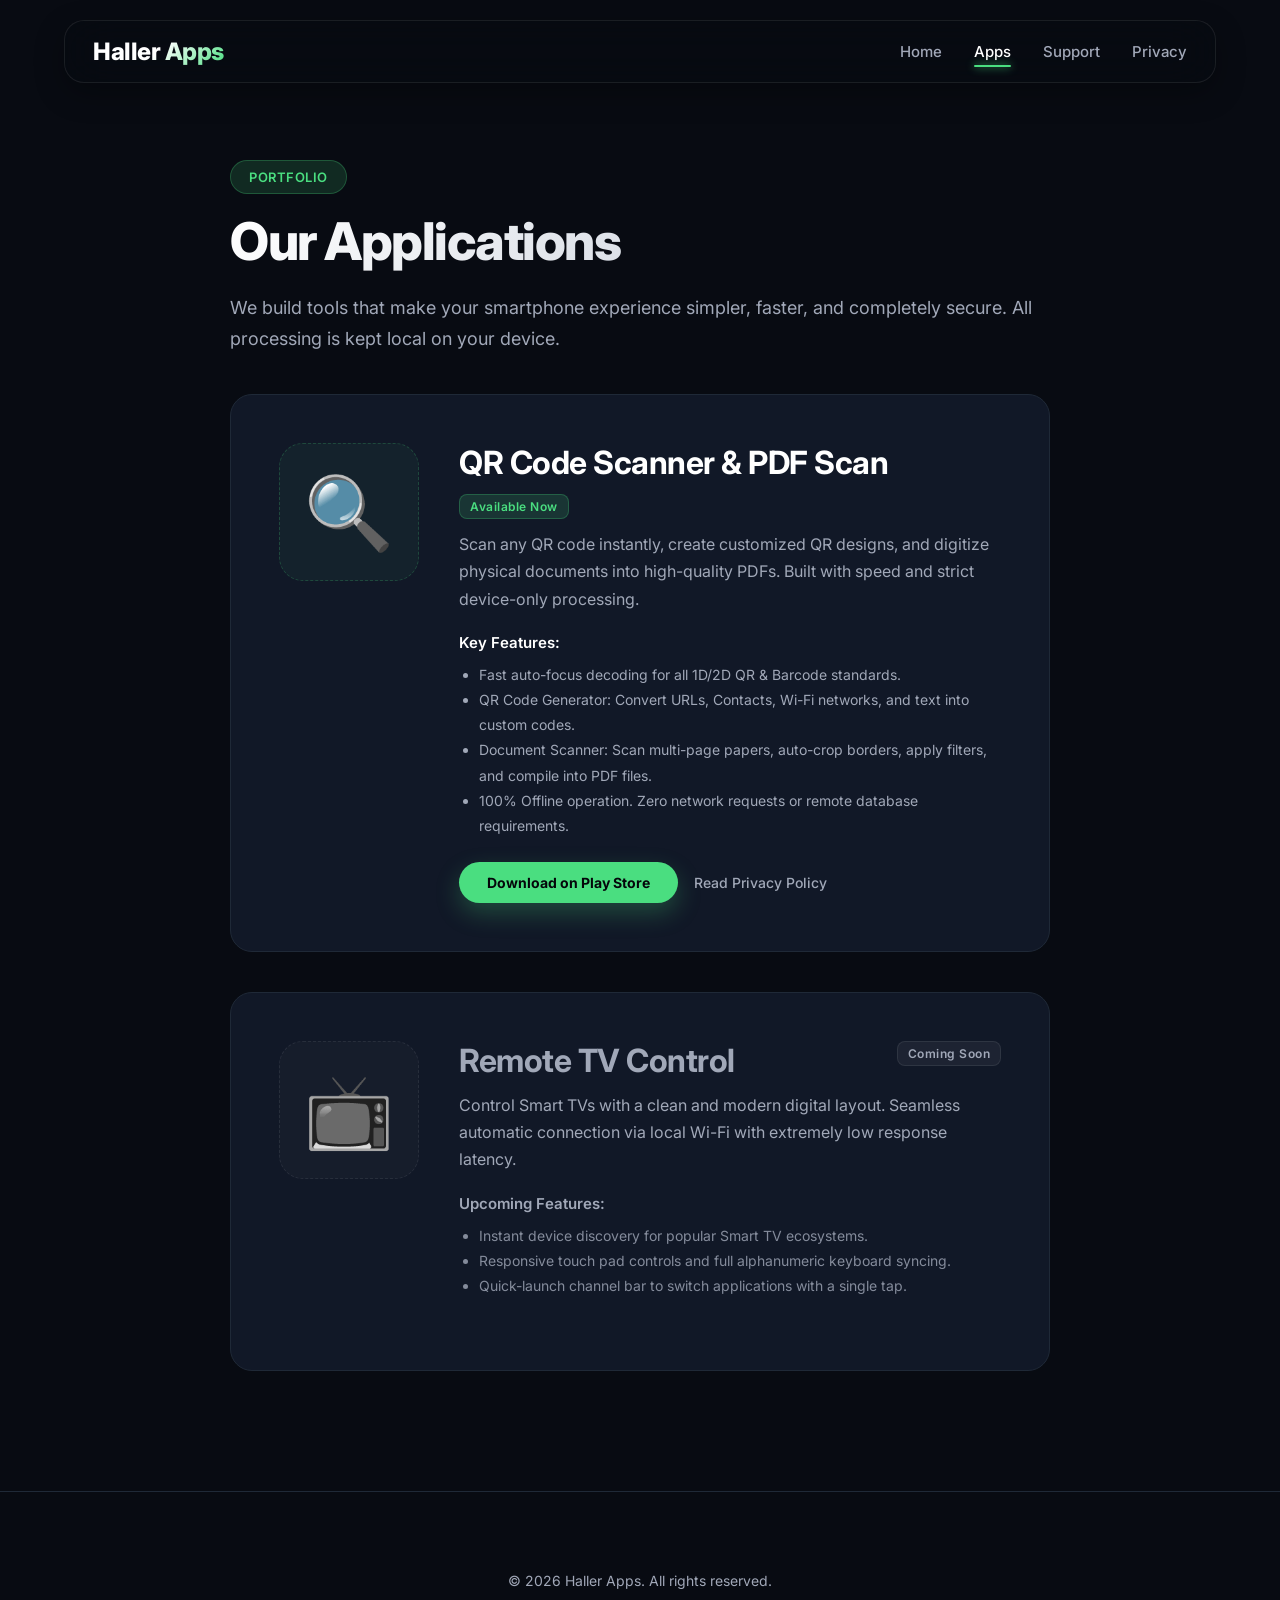
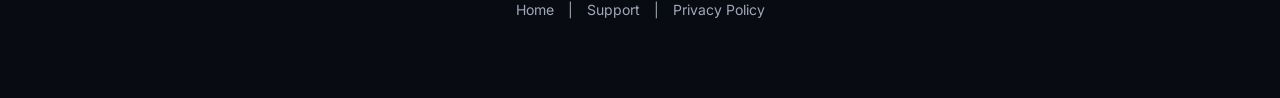
==== apps/index.html @ bbe6437a "Improve website styling, unify navbar and footer templates, build apps list page, and create tabbed " ====
<!DOCTYPE html>
<html lang="en">
<head>
    <meta charset="UTF-8">
    <meta name="viewport" content="width=device-width, initial-scale=1.0">

    <title>Our Apps | Haller Apps</title>
    <meta name="description" content="Explore premium, secure, and privacy-focused Android applications developed by Haller Apps.">

    <link rel="preconnect" href="https://fonts.googleapis.com">
    <link rel="preconnect" href="https://fonts.gstatic.com" crossorigin>
    <link href="https://fonts.googleapis.com/css2?family=Inter:wght@300;400;500;600;700;800&display=swap" rel="stylesheet">

    <link rel="stylesheet" href="../assets/css/style.css">
</head>

<body>

<header class="navbar">
    <div class="container">
        <a href="/" class="logo">Haller Apps</a>
        <nav>
            <a href="/">Home</a>
            <a href="/apps/">Apps</a>
            <a href="/support/">Support</a>
            <a href="/privacy/">Privacy</a>
        </nav>
    </div>
</header>

<div class="page">
    <span class="badge pulse-badge">Portfolio</span>
    <h1 style="margin-top: 16px;">Our Applications</h1>
    <p>We build tools that make your smartphone experience simpler, faster, and completely secure. All processing is kept local on your device.</p>

    <!-- Apps List Grid -->
    <div class="apps" style="grid-template-columns: 1fr; width: 100%; margin: 40px 0; gap: 40px; padding: 0;">
        
        <!-- App 1: QR Scanner -->
        <div class="card reveal active" style="flex-direction: row; gap: 40px; align-items: center; padding: 48px;">
            <div style="font-size: 72px; padding: 24px; background: rgba(74, 222, 128, 0.05); border: 1px dashed rgba(74, 222, 128, 0.2); border-radius: 24px; align-self: flex-start;">
                🔍
            </div>
            <div class="card-content" style="flex: 1; margin: 0;">
                <div style="display: flex; justify-content: space-between; align-items: flex-start; flex-wrap: wrap; gap: 12px; margin-bottom: 12px;">
                    <h2 style="margin: 0; font-size: 32px;">QR Code Scanner & PDF Scan</h2>
                    <span class="badge" style="background: rgba(74, 222, 128, 0.15); color: var(--primary); text-transform: none; border-radius: 8px; font-size: 12px; padding: 4px 10px;">Available Now</span>
                </div>
                <p style="font-size: 16px; margin-bottom: 20px;">
                    Scan any QR code instantly, create customized QR designs, and digitize physical documents into high-quality PDFs. Built with speed and strict device-only processing.
                </p>
                <div style="margin-bottom: 24px;">
                    <h3 style="color: var(--text); font-size: 15px; margin-bottom: 10px; font-weight: 600;">Key Features:</h3>
                    <ul style="margin-left: 20px; color: var(--text-secondary); line-height: 1.8; font-size: 14px;">
                        <li>Fast auto-focus decoding for all 1D/2D QR & Barcode standards.</li>
                        <li>QR Code Generator: Convert URLs, Contacts, Wi-Fi networks, and text into custom codes.</li>
                        <li>Document Scanner: Scan multi-page papers, auto-crop borders, apply filters, and compile into PDF files.</li>
                        <li>100% Offline operation. Zero network requests or remote database requirements.</li>
                    </ul>
                </div>
                <div style="display: flex; gap: 16px; align-items: center; flex-wrap: wrap;">
                    <a class="button" href="https://play.google.com/store" target="_blank" style="margin: 0; padding: 12px 28px; font-size: 14px;">
                        Download on Play Store
                    </a>
                    <a href="/privacy/" style="color: var(--text-secondary); text-decoration: none; font-size: 14px; font-weight: 500;" onmouseover="this.style.color='white'" onmouseout="this.style.color='var(--text-secondary)'">
                        Read Privacy Policy
                    </a>
                </div>
            </div>
        </div>

        <!-- App 2: Remote TV Control -->
        <div class="card reveal active" style="flex-direction: row; gap: 40px; align-items: center; padding: 48px;">
            <div style="font-size: 72px; padding: 24px; background: rgba(255, 255, 255, 0.02); border: 1px dashed rgba(255, 255, 255, 0.08); border-radius: 24px; align-self: flex-start; filter: grayscale(1);">
                📺
            </div>
            <div class="card-content" style="flex: 1; margin: 0;">
                <div style="display: flex; justify-content: space-between; align-items: flex-start; flex-wrap: wrap; gap: 12px; margin-bottom: 12px;">
                    <h2 style="margin: 0; font-size: 32px; color: var(--text-secondary);">Remote TV Control</h2>
                    <span class="badge" style="background: rgba(255, 255, 255, 0.05); color: var(--text-secondary); border-color: rgba(255,255,255,0.08); text-transform: none; border-radius: 8px; font-size: 12px; padding: 4px 10px;">Coming Soon</span>
                </div>
                <p style="font-size: 16px; margin-bottom: 20px; color: var(--text-secondary);">
                    Control Smart TVs with a clean and modern digital layout. Seamless automatic connection via local Wi-Fi with extremely low response latency.
                </p>
                <div style="margin-bottom: 24px;">
                    <h3 style="color: var(--text-secondary); font-size: 15px; margin-bottom: 10px; font-weight: 600;">Upcoming Features:</h3>
                    <ul style="margin-left: 20px; color: var(--text-secondary); opacity: 0.8; line-height: 1.8; font-size: 14px;">
                        <li>Instant device discovery for popular Smart TV ecosystems.</li>
                        <li>Responsive touch pad controls and full alphanumeric keyboard syncing.</li>
                        <li>Quick-launch channel bar to switch applications with a single tap.</li>
                    </ul>
                </div>
            </div>
        </div>

    </div>
</div>

<footer>
    <div class="container">
        <p>© 2026 Haller Apps. All rights reserved.</p>
        <p style="margin-top: 12px;">
            <a href="/">Home</a> | 
            <a href="/support/">Support</a> | 
            <a href="/privacy/">Privacy Policy</a>
        </p>
    </div>
</footer>

<script src="../assets/js/main.js"></script>

</body>
</html>
---- assets/css/style.css ----
@import url("variables.css");
@import url("animation.css");

* {
    margin: 0;
    padding: 0;
    box-sizing: border-box;
}

body {
    background: var(--bg);
    color: var(--text);
    font-family: "Inter", sans-serif;
    overflow-x: hidden;
}

.container {
    width: min(var(--container), 90%);
    margin: auto;
}

/* Navbar */
.navbar {
    position: fixed;
    width: 100%;
    top: 20px;
    z-index: 1000;
    transition: all 0.3s ease;
}

.navbar .container {
    display: flex;
    justify-content: space-between;
    align-items: center;
    background: rgba(8, 11, 18, 0.6);
    backdrop-filter: blur(24px);
    -webkit-backdrop-filter: blur(24px);
    border: 1px solid rgba(255, 255, 255, 0.08);
    border-radius: 20px;
    padding: 16px 28px;
    box-shadow: 0 10px 30px rgba(0, 0, 0, 0.3);
}

.logo {
    font-weight: 800;
    font-size: 24px;
    letter-spacing: -0.5px;
    color: var(--text);
    background: linear-gradient(135deg, var(--text) 50%, var(--primary) 100%);
    -webkit-background-clip: text;
    -webkit-text-fill-color: transparent;
    text-decoration: none;
}

nav {
    display: flex;
    gap: 32px;
}

nav a {
    color: var(--text-secondary);
    text-decoration: none;
    font-weight: 500;
    font-size: 15px;
    transition: color 0.25s ease, text-shadow 0.25s ease;
    position: relative;
    padding: 4px 0;
}

nav a:hover, nav a.active {
    color: var(--text);
}

nav a.active::after {
    content: '';
    position: absolute;
    bottom: -2px;
    left: 0;
    width: 100%;
    height: 2px;
    background: var(--primary);
    border-radius: 99px;
    box-shadow: 0 0 8px var(--primary);
}

/* Mobile Hamburger Menu */
.hamburger-menu {
    display: none;
    flex-direction: column;
    justify-content: space-between;
    width: 24px;
    height: 18px;
    background: transparent;
    border: none;
    cursor: pointer;
    z-index: 1100;
}

.hamburger-menu span {
    width: 100%;
    height: 2px;
    background-color: var(--text);
    border-radius: 99px;
    transition: all 0.3s cubic-bezier(0.16, 1, 0.3, 1);
}

/* Hero Section */
.hero {
    max-width: 900px;
    margin: 180px auto 100px auto;
    text-align: center;
    padding: 0 30px;
}

.badge {
    display: inline-block;
    padding: 8px 18px;
    border-radius: 999px;
    background: rgba(74, 222, 128, 0.15);
    border: 1px solid rgba(74, 222, 128, 0.25);
    color: var(--primary);
    font-weight: 600;
    font-size: 13px;
    letter-spacing: 0.5px;
    text-transform: uppercase;
}

.hero h1 {
    font-size: 76px;
    font-weight: 800;
    line-height: 1.08;
    letter-spacing: -2px;
    margin-top: 32px;
    background: linear-gradient(to bottom, #FFFFFF 60%, #A1A8B8 100%);
    -webkit-background-clip: text;
    -webkit-text-fill-color: transparent;
}

.hero p {
    margin-top: 24px;
    color: var(--text-secondary);
    font-size: 20px;
    line-height: 1.6;
    max-width: 650px;
    margin-left: auto;
    margin-right: auto;
}

.button {
    display: inline-block;
    margin-top: 40px;
    padding: 16px 36px;
    background: var(--primary);
    color: #04060A;
    border-radius: 999px;
    text-decoration: none;
    font-weight: 700;
    font-size: 16px;
    transition: transform 0.3s cubic-bezier(0.16, 1, 0.3, 1), box-shadow 0.3s cubic-bezier(0.16, 1, 0.3, 1);
    box-shadow: 0 10px 25px rgba(74, 222, 128, 0.25);
}

.button:hover {
    transform: translateY(-2px);
    background: var(--primary-hover);
    box-shadow: 0 15px 30px rgba(74, 222, 128, 0.4);
}

/* Card Grids */
.apps {
    display: grid;
    grid-template-columns: repeat(3, 1fr);
    gap: 30px;
    width: min(1200px, 90%);
    margin: 80px auto 140px auto;
}

.card {
    background: var(--card);
    border: 1px solid var(--card-border);
    border-radius: var(--radius);
    padding: 40px;
    display: flex;
    flex-direction: column;
    justify-content: space-between;
    height: 100%;
}

.card-content h2 {
    font-size: 26px;
    font-weight: 700;
    letter-spacing: -0.5px;
    margin-bottom: 16px;
    color: var(--text);
}

.card-content p {
    color: var(--text-secondary);
    line-height: 1.7;
    font-size: 15px;
    margin-bottom: 24px;
}

.card .app-icon {
    font-size: 40px;
    margin-bottom: 20px;
    display: inline-block;
}

.card-link {
    color: var(--primary);
    text-decoration: none;
    font-weight: 600;
    font-size: 15px;
    display: inline-flex;
    align-items: center;
    gap: 6px;
    transition: gap 0.2s ease, color 0.2s ease;
    margin-top: auto;
}

.card-link:hover {
    color: var(--primary-hover);
    gap: 10px;
}

/* Inner Page Template */
.page {
    max-width: 900px;
    margin: 160px auto 120px auto;
    padding: 0 40px;
}

.page h1 {
    font-size: 52px;
    font-weight: 800;
    letter-spacing: -1.5px;
    margin-bottom: 20px;
    background: linear-gradient(135deg, #FFF 0%, #B9C2D0 100%);
    -webkit-background-clip: text;
    -webkit-text-fill-color: transparent;
}

.page > p {
    color: var(--text-secondary);
    font-size: 18px;
    line-height: 1.7;
    margin-bottom: 30px;
}

/* Support Page Styles */
.support-card {
    background: var(--card);
    border: 1px solid var(--card-border);
    border-radius: var(--radius);
    padding: 36px;
    margin-top: 30px;
    box-shadow: var(--shadow);
}

.support-card h2 {
    font-size: 22px;
    font-weight: 700;
    margin-bottom: 20px;
    color: var(--text);
}

.support-card p {
    color: var(--text-secondary);
    line-height: 1.8;
    margin-bottom: 16px;
}

.support-card p:last-child {
    margin-bottom: 0;
}

.support-card ul {
    margin-left: 20px;
    color: var(--text-secondary);
    line-height: 2;
    margin-bottom: 20px;
}

.support-card ul li::marker {
    color: var(--primary);
}

.support-card a {
    color: var(--primary);
    text-decoration: none;
    font-weight: 600;
    transition: color 0.2s ease;
}

.support-card a:hover {
    color: var(--primary-hover);
    text-decoration: underline;
}

/* Privacy Page Tabs Layout */
.tab-container {
    margin-top: 40px;
}

.tab-buttons {
    display: flex;
    gap: 12px;
    border-bottom: 1px solid var(--card-border);
    padding-bottom: 16px;
    margin-bottom: 32px;
    overflow-x: auto;
}

.tab-btn {
    background: transparent;
    border: 1px solid var(--card-border);
    color: var(--text-secondary);
    padding: 12px 24px;
    border-radius: 12px;
    cursor: pointer;
    font-size: 15px;
    font-weight: 600;
    transition: all 0.25s cubic-bezier(0.16, 1, 0.3, 1);
    white-space: nowrap;
}

.tab-btn:hover {
    color: var(--text);
    background: rgba(255, 255, 255, 0.03);
}

.tab-btn.active {
    background: var(--primary);
    color: #04060A;
    border-color: var(--primary);
    box-shadow: 0 5px 15px rgba(74, 222, 128, 0.2);
}

.tab-content {
    display: none;
    opacity: 0;
    transform: translateY(15px);
    transition: opacity 0.4s ease, transform 0.4s ease;
}

.tab-content.active {
    display: block;
    opacity: 1;
    transform: translateY(0);
}

.policy-block {
    margin-bottom: 36px;
}

.policy-block h3 {
    font-size: 20px;
    font-weight: 700;
    margin-bottom: 16px;
    color: var(--text);
}

.policy-block p {
    color: var(--text-secondary);
    line-height: 1.75;
    margin-bottom: 16px;
    font-size: 15px;
}

.policy-block ul {
    margin-left: 20px;
    color: var(--text-secondary);
    line-height: 1.9;
    margin-bottom: 16px;
}

.policy-block ul li::marker {
    color: var(--primary);
}

/* Footer */
footer {
    padding: 80px 0;
    text-align: center;
    color: var(--text-secondary);
    border-top: 1px solid var(--card-border);
    font-size: 14px;
    margin-top: 100px;
}

footer a {
    color: var(--text-secondary);
    text-decoration: none;
    margin: 0 10px;
    transition: color 0.2s ease;
}

footer a:hover {
    color: var(--text);
}

/* Responsive Styles */
@media (max-width: 900px) {
    .navbar .container {
        padding: 16px 20px;
    }

    .hamburger-menu {
        display: flex;
    }

    /* Mobile Navigation Drawer */
    nav {
        position: fixed;
        top: 80px;
        right: -100%;
        width: 280px;
        height: calc(100vh - 100px);
        background: rgba(8, 11, 18, 0.95);
        backdrop-filter: blur(30px);
        -webkit-backdrop-filter: blur(30px);
        border: 1px solid rgba(255, 255, 255, 0.08);
        border-radius: 24px;
        flex-direction: column;
        align-items: center;
        justify-content: center;
        gap: 36px;
        z-index: 999;
        transition: right 0.4s cubic-bezier(0.16, 1, 0.3, 1);
        box-shadow: -10px 20px 40px rgba(0, 0, 0, 0.5);
    }

    nav.open {
        right: 20px;
    }

    /* Hamburger Animation to 'X' */
    .hamburger-menu.open span:nth-child(1) {
        transform: translateY(8px) rotate(45deg);
    }

    .hamburger-menu.open span:nth-child(2) {
        opacity: 0;
    }

    .hamburger-menu.open span:nth-child(3) {
        transform: translateY(-8px) rotate(-45deg);
    }

    .hero {
        margin: 140px auto 60px auto;
    }

    .hero h1 {
        font-size: 48px;
        letter-spacing: -1px;
    }

    .hero p {
        font-size: 18px;
    }

    .apps {
        grid-template-columns: 1fr;
        gap: 24px;
        margin-bottom: 80px;
    }

    .page {
        margin: 120px auto 60px auto;
        padding: 0 24px;
    }

    .page h1 {
        font-size: 38px;
    }
}
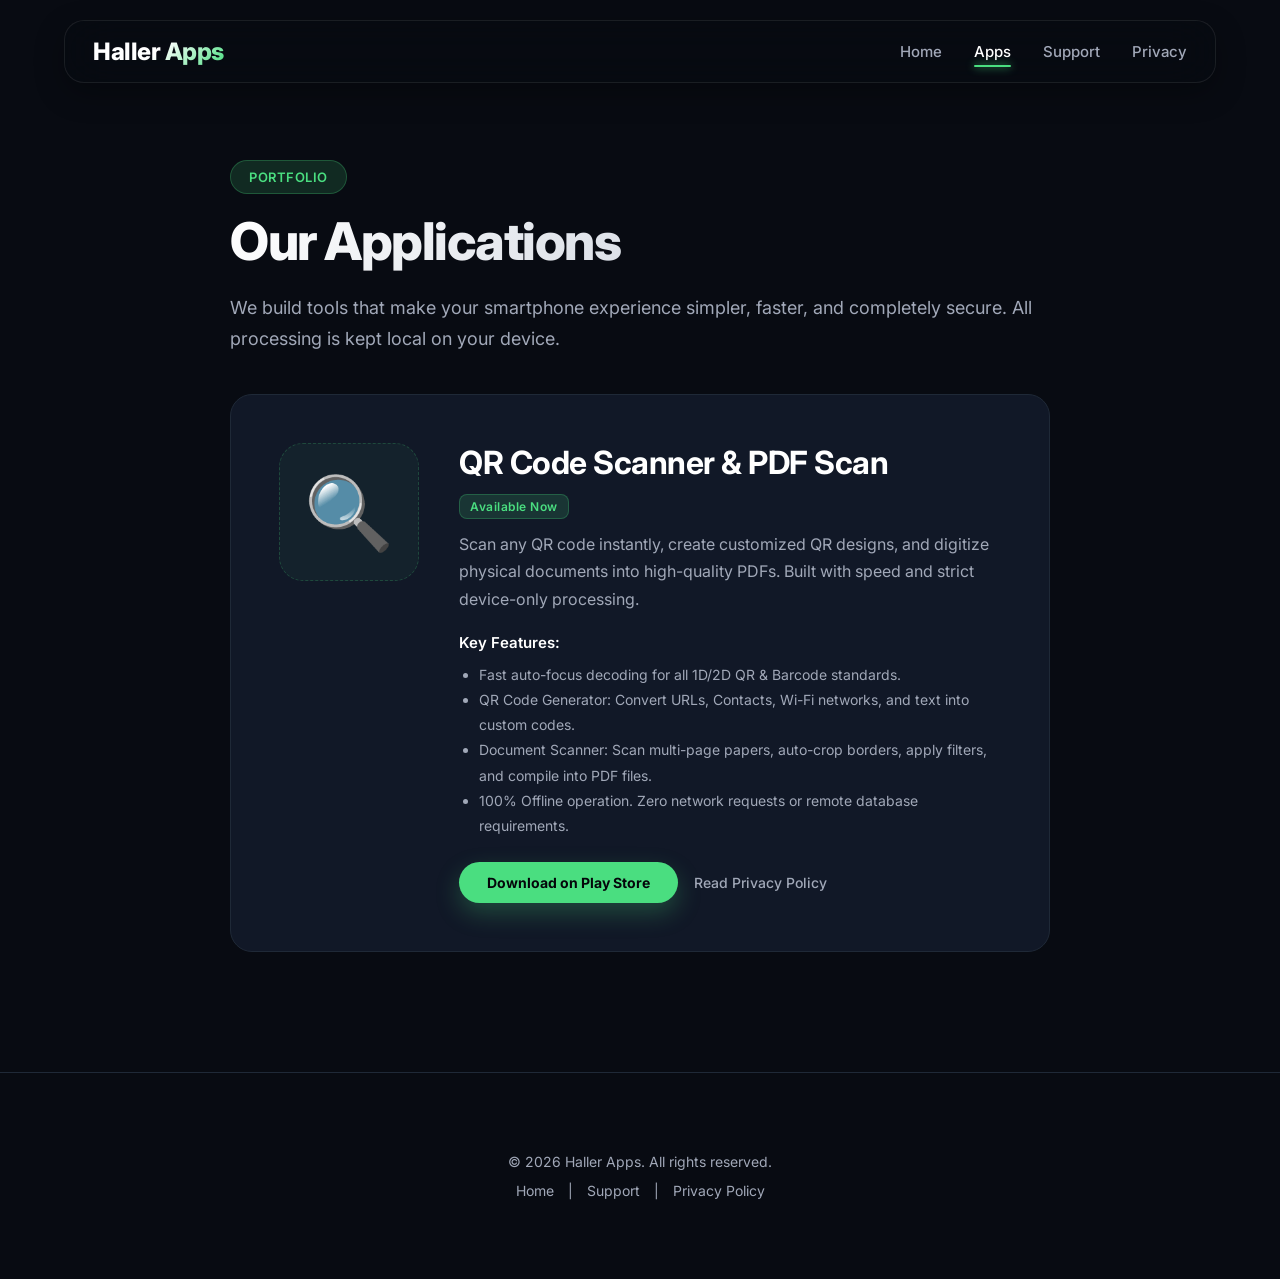
==== commit 91c52166: "Remove unreleased Remote TV Control application and update Play Store URLs" ====
--- a/apps/index.html
+++ b/apps/index.html
@@ -59,36 +59,12 @@
                     </ul>
                 </div>
                 <div style="display: flex; gap: 16px; align-items: center; flex-wrap: wrap;">
-                    <a class="button" href="https://play.google.com/store" target="_blank" style="margin: 0; padding: 12px 28px; font-size: 14px;">
+                    <a class="button" href="https://play.google.com/store/apps/details?id=com.haller.qrcode&hl=tr&gl=US" target="_blank" style="margin: 0; padding: 12px 28px; font-size: 14px;">
                         Download on Play Store
                     </a>
                     <a href="/privacy/" style="color: var(--text-secondary); text-decoration: none; font-size: 14px; font-weight: 500;" onmouseover="this.style.color='white'" onmouseout="this.style.color='var(--text-secondary)'">
                         Read Privacy Policy
                     </a>
-                </div>
-            </div>
-        </div>
-
-        <!-- App 2: Remote TV Control -->
-        <div class="card reveal active" style="flex-direction: row; gap: 40px; align-items: center; padding: 48px;">
-            <div style="font-size: 72px; padding: 24px; background: rgba(255, 255, 255, 0.02); border: 1px dashed rgba(255, 255, 255, 0.08); border-radius: 24px; align-self: flex-start; filter: grayscale(1);">
-                📺
-            </div>
-            <div class="card-content" style="flex: 1; margin: 0;">
-                <div style="display: flex; justify-content: space-between; align-items: flex-start; flex-wrap: wrap; gap: 12px; margin-bottom: 12px;">
-                    <h2 style="margin: 0; font-size: 32px; color: var(--text-secondary);">Remote TV Control</h2>
-                    <span class="badge" style="background: rgba(255, 255, 255, 0.05); color: var(--text-secondary); border-color: rgba(255,255,255,0.08); text-transform: none; border-radius: 8px; font-size: 12px; padding: 4px 10px;">Coming Soon</span>
-                </div>
-                <p style="font-size: 16px; margin-bottom: 20px; color: var(--text-secondary);">
-                    Control Smart TVs with a clean and modern digital layout. Seamless automatic connection via local Wi-Fi with extremely low response latency.
-                </p>
-                <div style="margin-bottom: 24px;">
-                    <h3 style="color: var(--text-secondary); font-size: 15px; margin-bottom: 10px; font-weight: 600;">Upcoming Features:</h3>
-                    <ul style="margin-left: 20px; color: var(--text-secondary); opacity: 0.8; line-height: 1.8; font-size: 14px;">
-                        <li>Instant device discovery for popular Smart TV ecosystems.</li>
-                        <li>Responsive touch pad controls and full alphanumeric keyboard syncing.</li>
-                        <li>Quick-launch channel bar to switch applications with a single tap.</li>
-                    </ul>
                 </div>
             </div>
         </div>
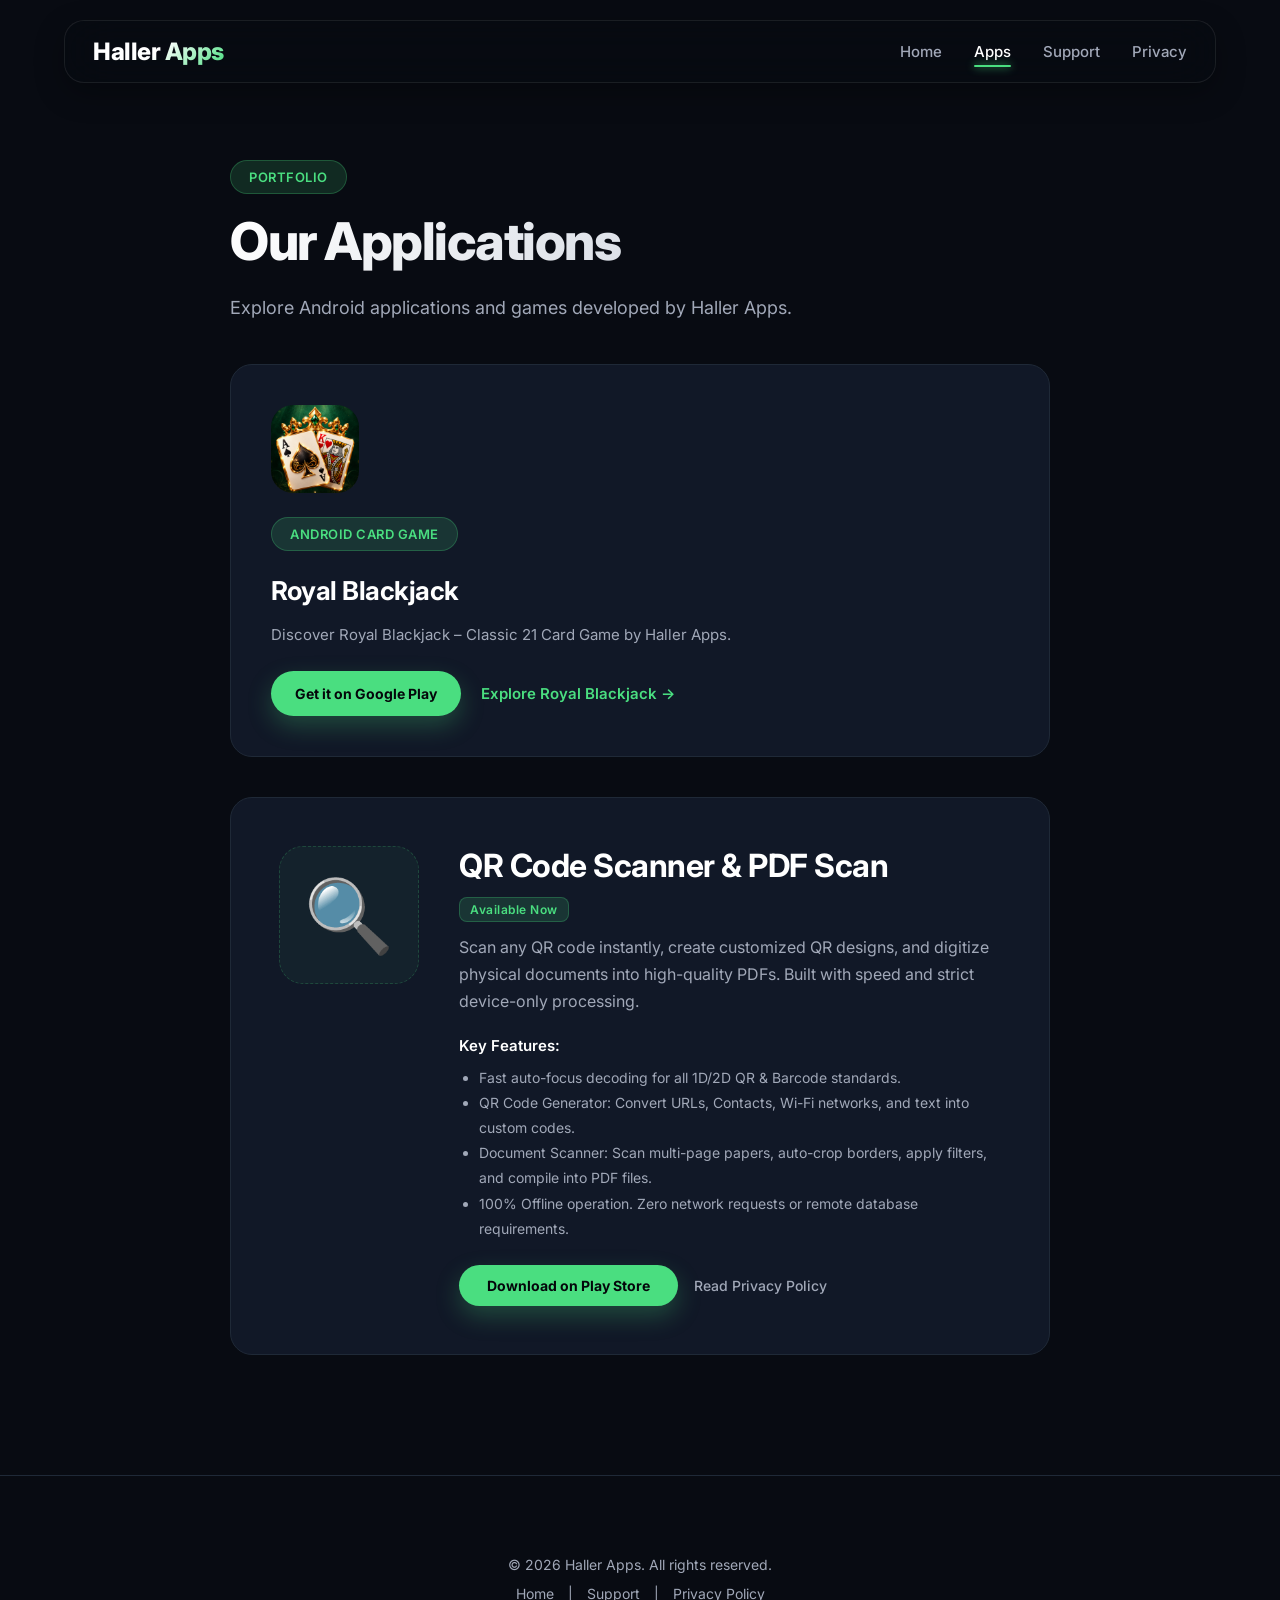
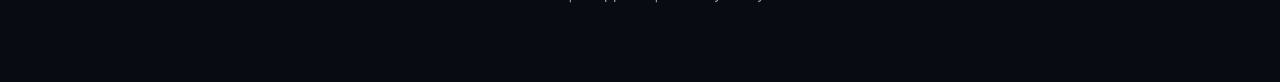
==== commit ed027ffa: "Add Royal Blackjack landing page and social casino disclosures" ====
--- a/apps/index.html
+++ b/apps/index.html
@@ -31,13 +31,26 @@
 <div class="page">
     <span class="badge pulse-badge">Portfolio</span>
     <h1 style="margin-top: 16px;">Our Applications</h1>
-    <p>We build tools that make your smartphone experience simpler, faster, and completely secure. All processing is kept local on your device.</p>
+    <p>Explore Android applications and games developed by Haller Apps.</p>
 
     <!-- Apps List Grid -->
     <div class="apps" style="grid-template-columns: 1fr; width: 100%; margin: 40px 0; gap: 40px; padding: 0;">
         
+    <article class="card royal-card">
+        <img class="royal-app-icon" src="/assets/images-apps/royal-blackjack.png" alt="Royal Blackjack app icon" width="88" height="88" loading="lazy">
+        <div class="card-content">
+            <span class="badge">Android card game</span>
+            <h2>Royal Blackjack</h2>
+            <p>Discover Royal Blackjack – Classic 21 Card Game by Haller Apps.</p>
+        </div>
+        <div class="app-actions">
+            <a class="button" href="https://play.google.com/store/apps/details?id=com.haller.royalcardclub">Get it on Google Play</a>
+            <a class="card-link" href="/apps/royal-blackjack">Explore Royal Blackjack →</a>
+        </div>
+    </article>
+
         <!-- App 1: QR Scanner -->
-        <div class="card reveal active" style="flex-direction: row; gap: 40px; align-items: center; padding: 48px;">
+        <div class="card reveal active catalog-card" style="flex-direction: row; gap: 40px; align-items: center; padding: 48px;">
             <div style="font-size: 72px; padding: 24px; background: rgba(74, 222, 128, 0.05); border: 1px dashed rgba(74, 222, 128, 0.2); border-radius: 24px; align-self: flex-start;">
                 🔍
             </div>
--- a/assets/css/style.css
+++ b/assets/css/style.css
@@ -475,4 +475,21 @@
     .page h1 {
         font-size: 38px;
     }
-}+}
+/* Shared application cards; retain the existing palette and typography. */
+.home-apps { grid-template-columns: repeat(2, minmax(0, 1fr)); max-width: 990px; }
+.royal-card .badge { margin-bottom: 24px; }
+.app-actions { display: flex; flex-wrap: wrap; align-items: center; gap: 20px; }
+.app-actions .button { margin-top: 0; padding: 14px 24px; font-size: 14px; }
+.app-actions .card-link { margin-top: 0; }
+a:focus-visible, button:focus-visible { outline: 3px solid var(--primary); outline-offset: 5px; }
+@media (max-width: 900px) {
+    .home-apps { grid-template-columns: 1fr; }
+}
+.royal-app-icon { display: block; border-radius: 22px; object-fit: cover; margin-bottom: 24px; }
+.apps > .card { min-width: 0; }
+@media (max-width: 900px) {
+    .apps > .catalog-card { flex-direction: column !important; gap: 24px !important; padding: 28px !important; align-items: stretch !important; }
+    .catalog-card .card-content { min-width: 0; }
+    .app-actions a { max-width: 100%; overflow-wrap: anywhere; }
+}
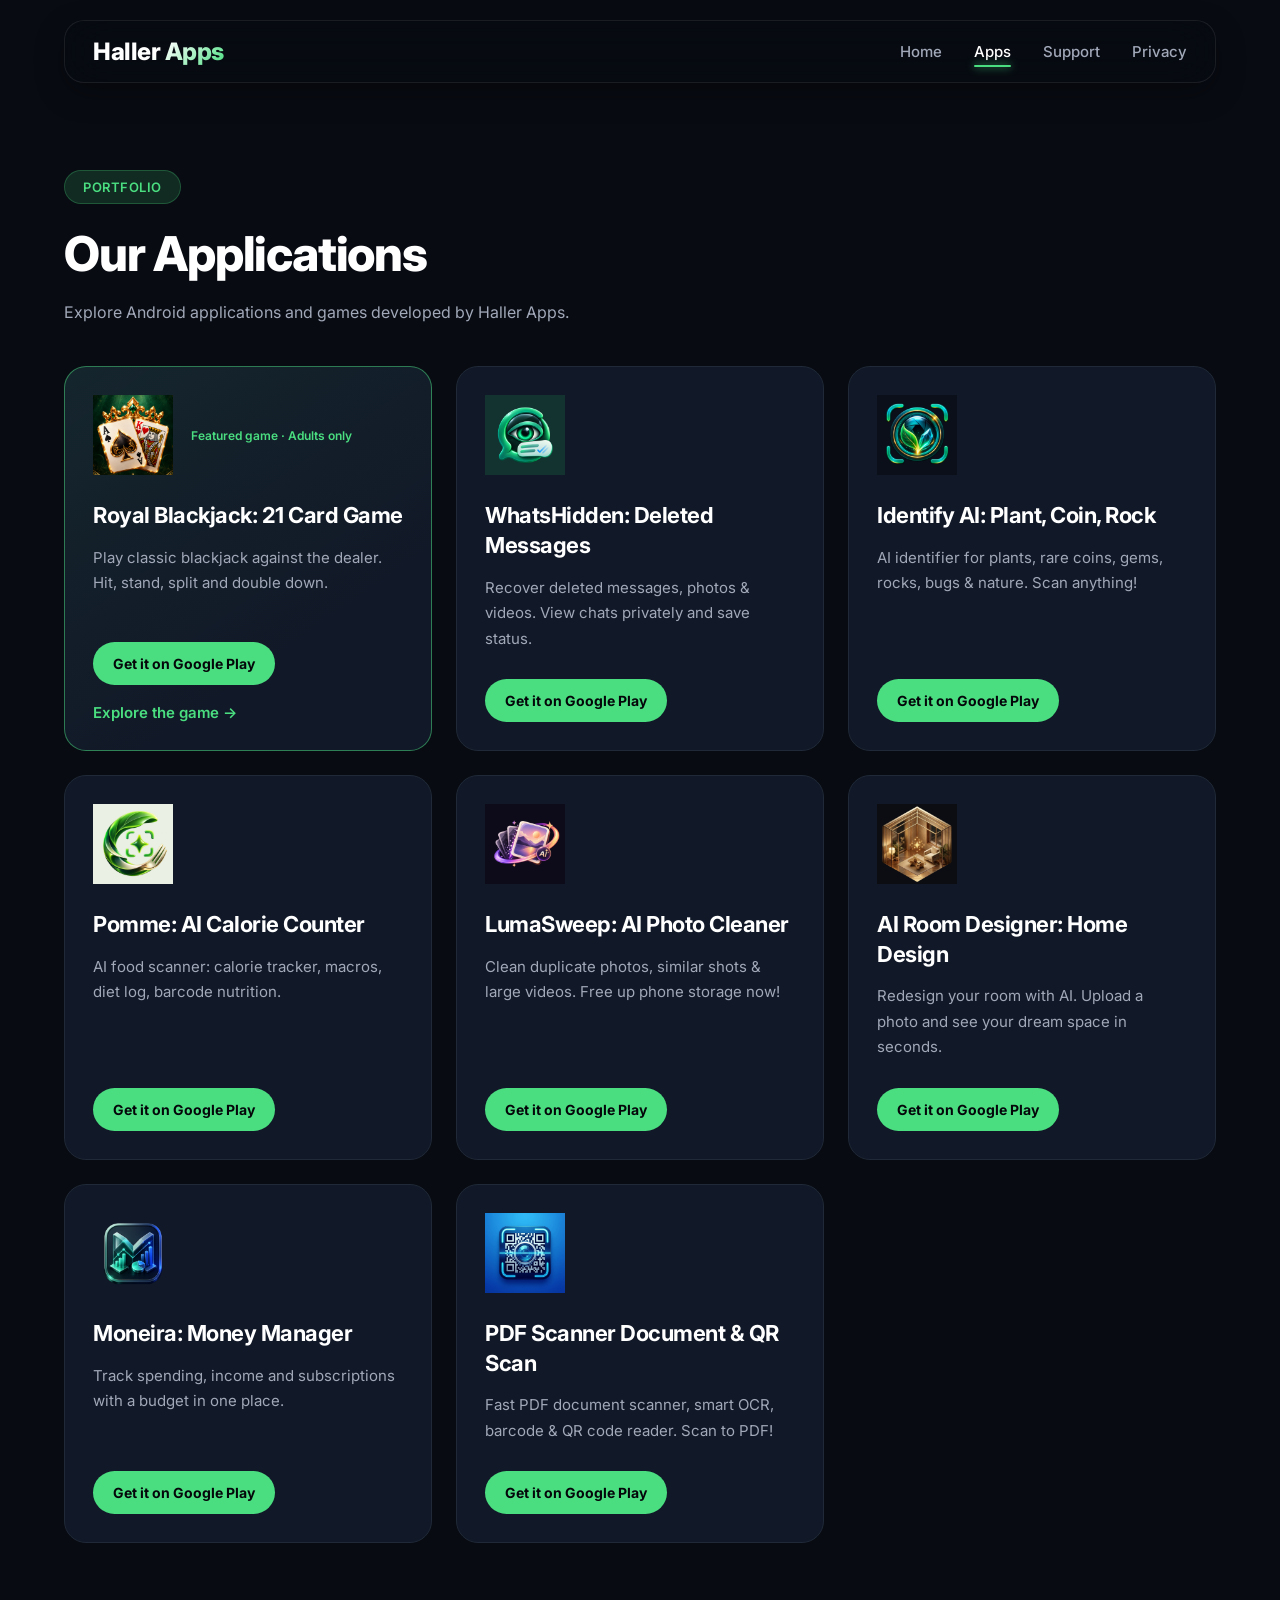
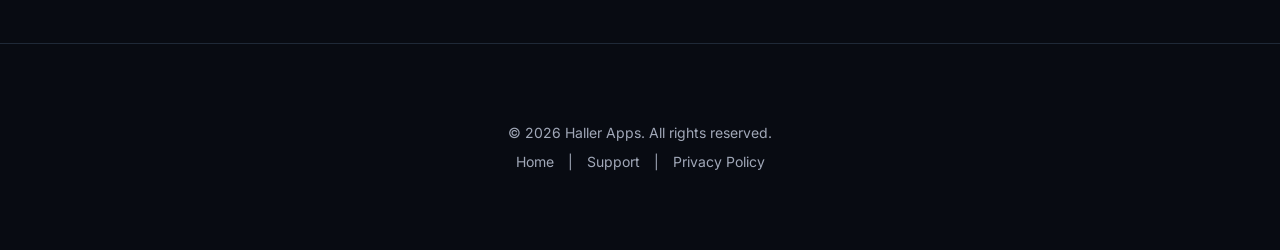
==== commit c0bf1494: "Add verified Google Play app catalog with shared static cards" ====
--- a/apps/index.html
+++ b/apps/index.html
@@ -28,62 +28,132 @@
     </div>
 </header>
 
-<div class="page">
-    <span class="badge pulse-badge">Portfolio</span>
-    <h1 style="margin-top: 16px;">Our Applications</h1>
-    <p>Explore Android applications and games developed by Haller Apps.</p>
+<main class="catalog-page">
+    <div class="catalog-intro container">
+        <span class="badge">Portfolio</span>
+        <h1>Our Applications</h1>
+        <p>Explore Android applications and games developed by Haller Apps.</p>
+    </div>
+    <!-- APP_CATALOG:catalog:START -->
+<section class="app-catalog container" aria-label="Our applications">
 
-    <!-- Apps List Grid -->
-    <div class="apps" style="grid-template-columns: 1fr; width: 100%; margin: 40px 0; gap: 40px; padding: 0;">
-        
-    <article class="card royal-card">
-        <img class="royal-app-icon" src="/assets/images-apps/royal-blackjack.png" alt="Royal Blackjack app icon" width="88" height="88" loading="lazy">
-        <div class="card-content">
-            <span class="badge">Android card game</span>
-            <h2>Royal Blackjack</h2>
-            <p>Discover Royal Blackjack – Classic 21 Card Game by Haller Apps.</p>
-        </div>
-        <div class="app-actions">
-            <a class="button" href="https://play.google.com/store/apps/details?id=com.haller.royalcardclub">Get it on Google Play</a>
-            <a class="card-link" href="/apps/royal-blackjack">Explore Royal Blackjack →</a>
-        </div>
-    </article>
-
-        <!-- App 1: QR Scanner -->
-        <div class="card reveal active catalog-card" style="flex-direction: row; gap: 40px; align-items: center; padding: 48px;">
-            <div style="font-size: 72px; padding: 24px; background: rgba(74, 222, 128, 0.05); border: 1px dashed rgba(74, 222, 128, 0.2); border-radius: 24px; align-self: flex-start;">
-                🔍
-            </div>
-            <div class="card-content" style="flex: 1; margin: 0;">
-                <div style="display: flex; justify-content: space-between; align-items: flex-start; flex-wrap: wrap; gap: 12px; margin-bottom: 12px;">
-                    <h2 style="margin: 0; font-size: 32px;">QR Code Scanner & PDF Scan</h2>
-                    <span class="badge" style="background: rgba(74, 222, 128, 0.15); color: var(--primary); text-transform: none; border-radius: 8px; font-size: 12px; padding: 4px 10px;">Available Now</span>
-                </div>
-                <p style="font-size: 16px; margin-bottom: 20px;">
-                    Scan any QR code instantly, create customized QR designs, and digitize physical documents into high-quality PDFs. Built with speed and strict device-only processing.
-                </p>
-                <div style="margin-bottom: 24px;">
-                    <h3 style="color: var(--text); font-size: 15px; margin-bottom: 10px; font-weight: 600;">Key Features:</h3>
-                    <ul style="margin-left: 20px; color: var(--text-secondary); line-height: 1.8; font-size: 14px;">
-                        <li>Fast auto-focus decoding for all 1D/2D QR & Barcode standards.</li>
-                        <li>QR Code Generator: Convert URLs, Contacts, Wi-Fi networks, and text into custom codes.</li>
-                        <li>Document Scanner: Scan multi-page papers, auto-crop borders, apply filters, and compile into PDF files.</li>
-                        <li>100% Offline operation. Zero network requests or remote database requirements.</li>
-                    </ul>
-                </div>
-                <div style="display: flex; gap: 16px; align-items: center; flex-wrap: wrap;">
-                    <a class="button" href="https://play.google.com/store/apps/details?id=com.haller.qrcode&hl=tr&gl=US" target="_blank" style="margin: 0; padding: 12px 28px; font-size: 14px;">
-                        Download on Play Store
-                    </a>
-                    <a href="/privacy/" style="color: var(--text-secondary); text-decoration: none; font-size: 14px; font-weight: 500;" onmouseover="this.style.color='white'" onmouseout="this.style.color='var(--text-secondary)'">
-                        Read Privacy Policy
-                    </a>
-                </div>
-            </div>
-        </div>
+<div class="app-grid">
+<article class="card app-card app-card-featured">
+    <div class="app-card-top">
+        <img class="catalog-icon" src="/assets/images-apps/royal-blackjack.webp" alt="Royal Blackjack: 21 Card Game app icon" width="80" height="80" loading="lazy" decoding="async">
+        <span class="catalog-featured">Featured game · Adults only</span>
+    </div>
+    <div class="card-content">
+        <h2>Royal Blackjack: 21 Card Game</h2>
+        <p>Play classic blackjack against the dealer. Hit, stand, split and double down.</p>
+    </div>
+    <div class="app-actions">
+        <a class="button" href="https://play.google.com/store/apps/details?id=com.haller.royalcardclub">Get it on Google Play<span class="sr-only"> — Royal Blackjack: 21 Card Game</span></a>
+        <a class="card-link" href="/apps/royal-blackjack">Explore the game →</a>
+    </div>
+</article>
+<article class="card app-card">
+    <div class="app-card-top">
+        <img class="catalog-icon" src="/assets/images-apps/messagerecover.webp" alt="WhatsHidden: Deleted Messages app icon" width="80" height="80" loading="lazy" decoding="async">
 
     </div>
+    <div class="card-content">
+        <h2>WhatsHidden: Deleted Messages</h2>
+        <p>Recover deleted messages, photos &amp; videos. View chats privately and save status.</p>
+    </div>
+    <div class="app-actions">
+        <a class="button" href="https://play.google.com/store/apps/details?id=com.haller.messagerecover">Get it on Google Play<span class="sr-only"> — WhatsHidden: Deleted Messages</span></a>
+
+    </div>
+</article>
+<article class="card app-card">
+    <div class="app-card-top">
+        <img class="catalog-icon" src="/assets/images-apps/identifyai.webp" alt="Identify AI: Plant, Coin, Rock app icon" width="80" height="80" loading="lazy" decoding="async">
+
+    </div>
+    <div class="card-content">
+        <h2>Identify AI: Plant, Coin, Rock</h2>
+        <p>AI identifier for plants, rare coins, gems, rocks, bugs &amp; nature. Scan anything!</p>
+    </div>
+    <div class="app-actions">
+        <a class="button" href="https://play.google.com/store/apps/details?id=com.haller.identifyai">Get it on Google Play<span class="sr-only"> — Identify AI: Plant, Coin, Rock</span></a>
+
+    </div>
+</article>
+<article class="card app-card">
+    <div class="app-card-top">
+        <img class="catalog-icon" src="/assets/images-apps/calorieai.webp" alt="Pomme: AI Calorie Counter app icon" width="80" height="80" loading="lazy" decoding="async">
+
+    </div>
+    <div class="card-content">
+        <h2>Pomme: AI Calorie Counter</h2>
+        <p>AI food scanner: calorie tracker, macros, diet log, barcode nutrition.</p>
+    </div>
+    <div class="app-actions">
+        <a class="button" href="https://play.google.com/store/apps/details?id=com.haller.calorieai">Get it on Google Play<span class="sr-only"> — Pomme: AI Calorie Counter</span></a>
+
+    </div>
+</article>
+<article class="card app-card">
+    <div class="app-card-top">
+        <img class="catalog-icon" src="/assets/images-apps/lumasweep.webp" alt="LumaSweep: AI Photo Cleaner app icon" width="80" height="80" loading="lazy" decoding="async">
+
+    </div>
+    <div class="card-content">
+        <h2>LumaSweep: AI Photo Cleaner</h2>
+        <p>Clean duplicate photos, similar shots &amp; large videos. Free up phone storage now!</p>
+    </div>
+    <div class="app-actions">
+        <a class="button" href="https://play.google.com/store/apps/details?id=com.haller.lumasweep">Get it on Google Play<span class="sr-only"> — LumaSweep: AI Photo Cleaner</span></a>
+
+    </div>
+</article>
+<article class="card app-card">
+    <div class="app-card-top">
+        <img class="catalog-icon" src="/assets/images-apps/roomdesigner.webp" alt="AI Room Designer: Home Design app icon" width="80" height="80" loading="lazy" decoding="async">
+
+    </div>
+    <div class="card-content">
+        <h2>AI Room Designer: Home Design</h2>
+        <p>Redesign your room with AI. Upload a photo and see your dream space in seconds.</p>
+    </div>
+    <div class="app-actions">
+        <a class="button" href="https://play.google.com/store/apps/details?id=com.haller.roomdesigner">Get it on Google Play<span class="sr-only"> — AI Room Designer: Home Design</span></a>
+
+    </div>
+</article>
+<article class="card app-card">
+    <div class="app-card-top">
+        <img class="catalog-icon" src="/assets/images-apps/moneymanager.webp" alt="Moneira: Money Manager app icon" width="80" height="80" loading="lazy" decoding="async">
+
+    </div>
+    <div class="card-content">
+        <h2>Moneira: Money Manager</h2>
+        <p>Track spending, income and subscriptions with a budget in one place.</p>
+    </div>
+    <div class="app-actions">
+        <a class="button" href="https://play.google.com/store/apps/details?id=com.haller.moneymanager">Get it on Google Play<span class="sr-only"> — Moneira: Money Manager</span></a>
+
+    </div>
+</article>
+<article class="card app-card">
+    <div class="app-card-top">
+        <img class="catalog-icon" src="/assets/images-apps/qrcode.webp" alt="PDF Scanner Document &amp; QR Scan app icon" width="80" height="80" loading="lazy" decoding="async">
+
+    </div>
+    <div class="card-content">
+        <h2>PDF Scanner Document &amp; QR Scan</h2>
+        <p>Fast PDF document scanner, smart OCR, barcode &amp; QR code reader. Scan to PDF!</p>
+    </div>
+    <div class="app-actions">
+        <a class="button" href="https://play.google.com/store/apps/details?id=com.haller.qrcode">Get it on Google Play<span class="sr-only"> — PDF Scanner Document &amp; QR Scan</span></a>
+
+    </div>
+</article>
 </div>
+</section>
+<!-- APP_CATALOG:catalog:END -->
+</main>
 
 <footer>
     <div class="container">
--- a/assets/css/style.css
+++ b/assets/css/style.css
@@ -493,3 +493,32 @@
     .catalog-card .card-content { min-width: 0; }
     .app-actions a { max-width: 100%; overflow-wrap: anywhere; }
 }
+
+/* Shared, statically rendered Google Play application catalog. */
+.app-catalog { margin-top: 72px; margin-bottom: 100px; }
+.catalog-heading { max-width: 650px; margin-bottom: 36px; }
+.catalog-heading h2, .catalog-intro h1 { margin: 20px 0 16px; font-size: clamp(32px, 4vw, 48px); font-weight: 800; letter-spacing: -1.2px; }
+.catalog-heading p, .catalog-intro p { color: var(--text-secondary); line-height: 1.7; }
+.app-grid { display: grid; grid-template-columns: repeat(3, minmax(0, 1fr)); gap: 24px; }
+.app-card { min-width: 0; padding: 28px; transition: border-color .2s ease, transform .2s ease; }
+.app-card:hover { border-color: rgba(74, 222, 128, .5); transform: translateY(-4px); }
+.app-card-featured { border-color: rgba(74, 222, 128, .5); background: linear-gradient(145deg, rgba(74, 222, 128, .07), transparent 70%), var(--card); }
+.app-card-top { display: flex; align-items: center; gap: 18px; margin-bottom: 26px; min-height: 80px; }
+.catalog-icon { display: block; flex-shrink: 0; width: 80px; height: 80px; object-fit: contain; }
+.catalog-featured { color: var(--primary); font-size: 12px; font-weight: 600; line-height: 1.6; }
+.app-card .card-content h2, .app-card .card-content h3 { font-size: 22px; line-height: 1.35; letter-spacing: -.5px; margin-bottom: 14px; }
+.app-card .card-content p { margin-bottom: 28px; }
+.app-card .app-actions { margin-top: auto; align-items: flex-start; flex-direction: column; gap: 18px; }
+.app-card .button { box-shadow: none; padding: 13px 20px; }
+.catalog-page { margin-top: 170px; }
+.catalog-page .app-catalog { margin-top: 40px; }
+.sr-only { position: absolute; width: 1px; height: 1px; padding: 0; margin: -1px; overflow: hidden; clip-path: inset(50%); white-space: nowrap; border: 0; }
+@media (max-width: 1050px) { .app-grid { grid-template-columns: repeat(2, minmax(0, 1fr)); } }
+@media (max-width: 600px) {
+    .app-grid { grid-template-columns: minmax(0, 1fr); gap: 20px; }
+    .app-card { padding: 26px; }
+    .app-catalog { margin-top: 48px; margin-bottom: 64px; }
+    .catalog-page { margin-top: 140px; }
+}
+@media (prefers-reduced-motion: reduce) { .app-card { transition: none; } .app-card:hover { transform: none; } }
+.catalog-heading h2 { scroll-margin-top: 140px; }
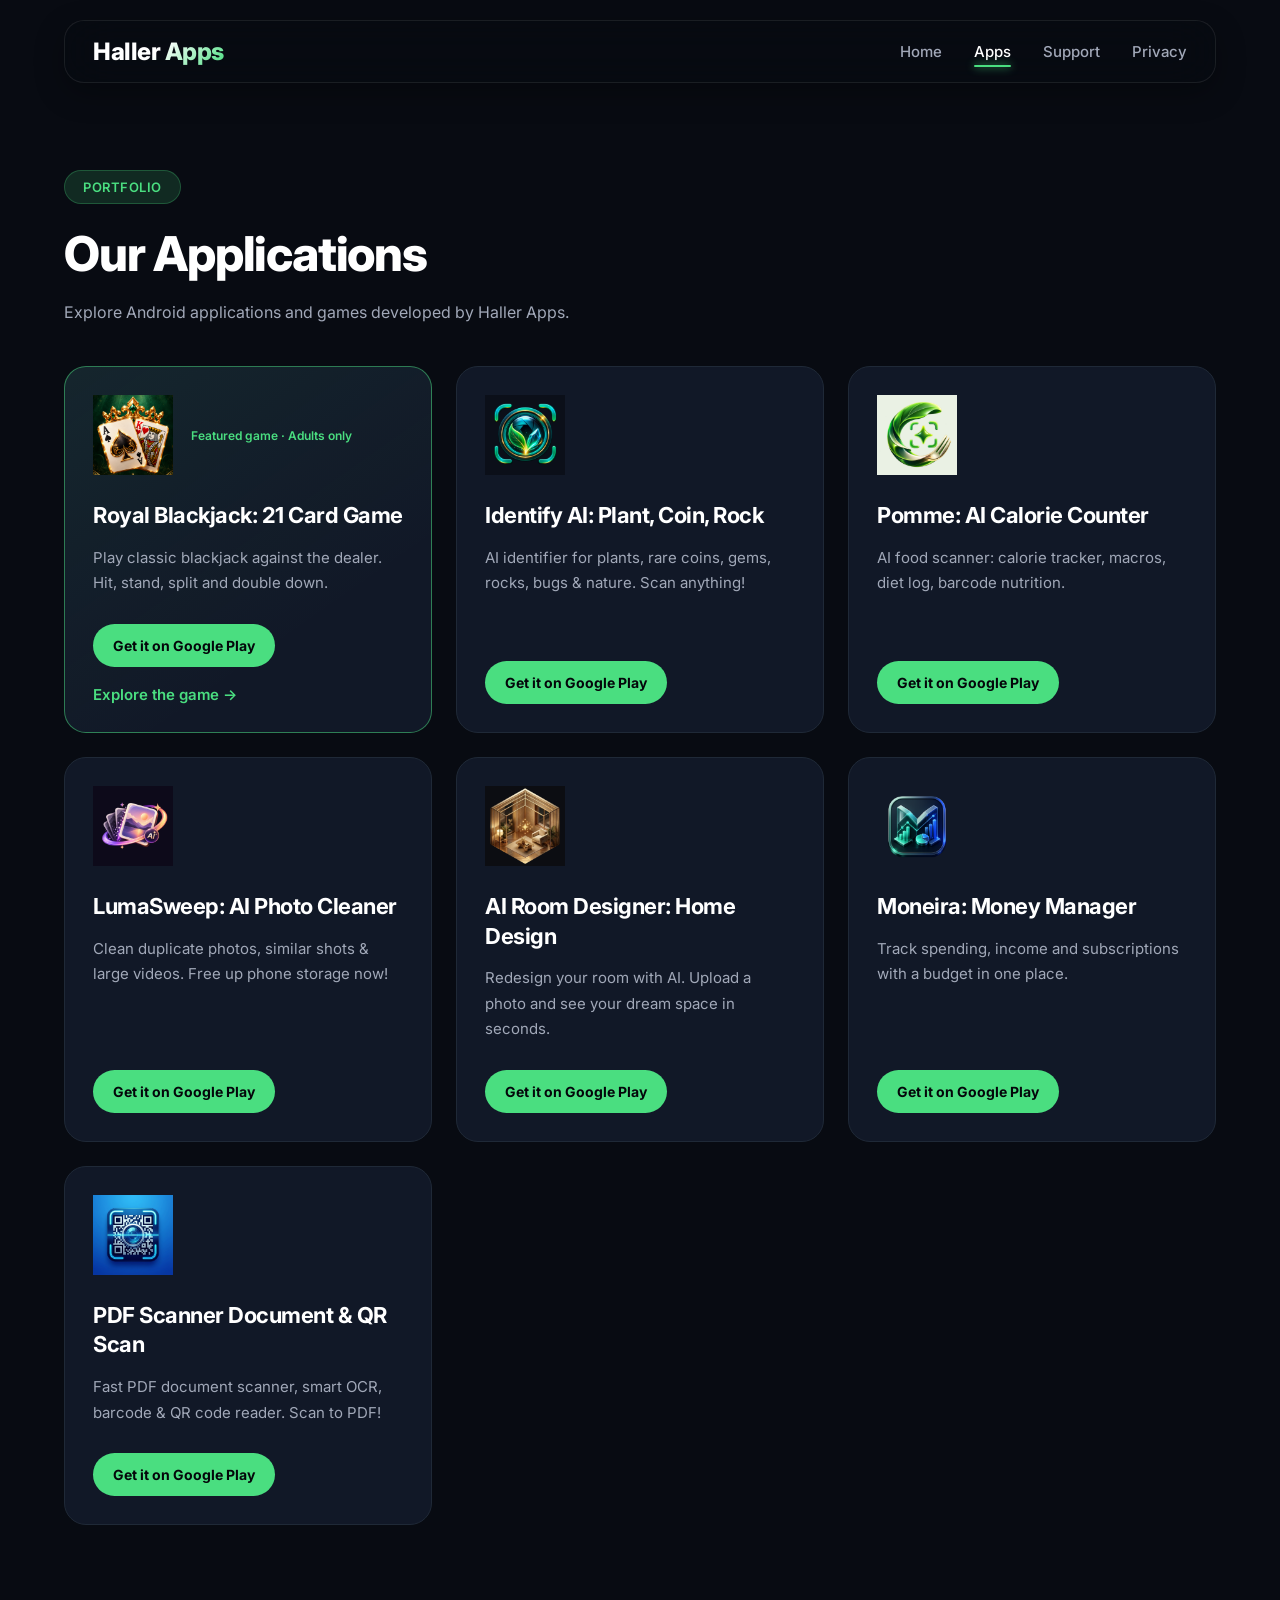
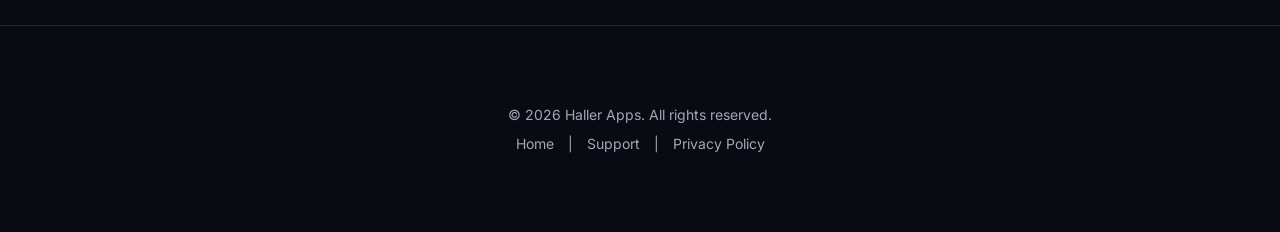
==== commit 5c263e10: "Remove WhatsHidden from website app catalogs" ====
--- a/apps/index.html
+++ b/apps/index.html
@@ -50,20 +50,6 @@
     <div class="app-actions">
         <a class="button" href="https://play.google.com/store/apps/details?id=com.haller.royalcardclub">Get it on Google Play<span class="sr-only"> — Royal Blackjack: 21 Card Game</span></a>
         <a class="card-link" href="/apps/royal-blackjack">Explore the game →</a>
-    </div>
-</article>
-<article class="card app-card">
-    <div class="app-card-top">
-        <img class="catalog-icon" src="/assets/images-apps/messagerecover.webp" alt="WhatsHidden: Deleted Messages app icon" width="80" height="80" loading="lazy" decoding="async">
-
-    </div>
-    <div class="card-content">
-        <h2>WhatsHidden: Deleted Messages</h2>
-        <p>Recover deleted messages, photos &amp; videos. View chats privately and save status.</p>
-    </div>
-    <div class="app-actions">
-        <a class="button" href="https://play.google.com/store/apps/details?id=com.haller.messagerecover">Get it on Google Play<span class="sr-only"> — WhatsHidden: Deleted Messages</span></a>
-
     </div>
 </article>
 <article class="card app-card">
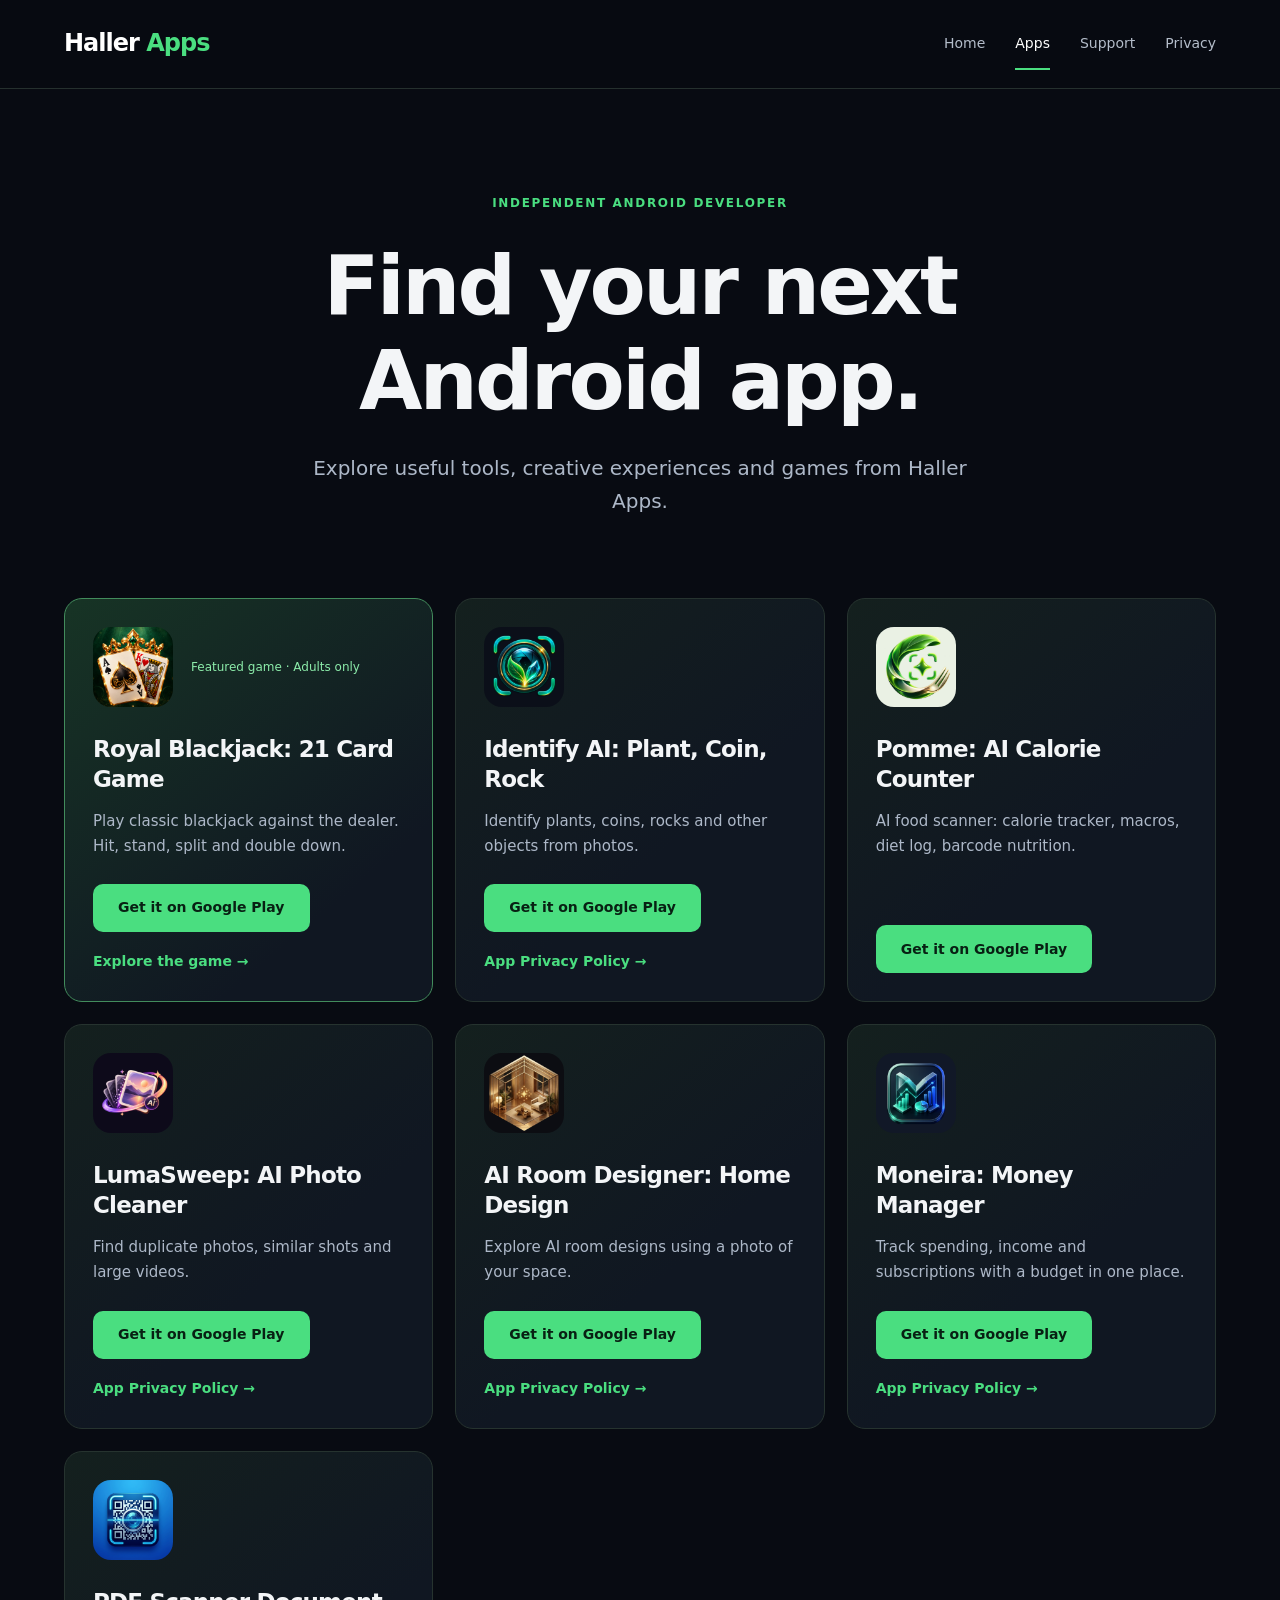
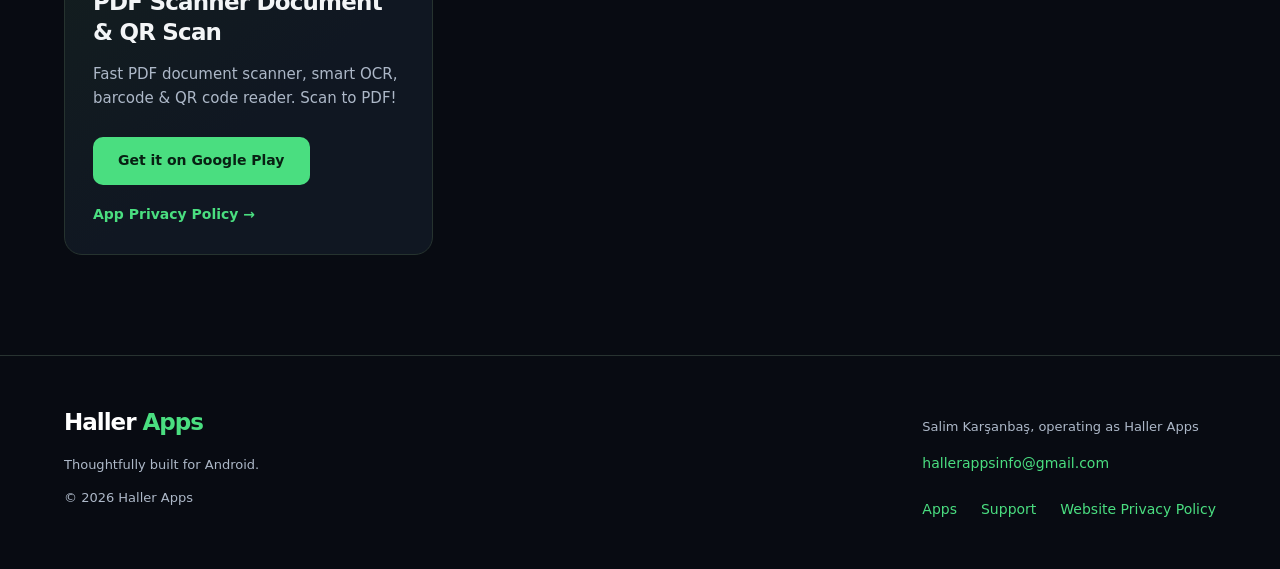
==== commit 66bc9c46: "Refactor Haller Apps website and Royal Blackjack disclosures" ====
--- a/apps/index.html
+++ b/apps/index.html
@@ -1,158 +1,166 @@
-<!DOCTYPE html>
+<!doctype html>
 <html lang="en">
 <head>
-    <meta charset="UTF-8">
-    <meta name="viewport" content="width=device-width, initial-scale=1.0">
-
-    <title>Our Apps | Haller Apps</title>
-    <meta name="description" content="Explore premium, secure, and privacy-focused Android applications developed by Haller Apps.">
-
-    <link rel="preconnect" href="https://fonts.googleapis.com">
-    <link rel="preconnect" href="https://fonts.gstatic.com" crossorigin>
-    <link href="https://fonts.googleapis.com/css2?family=Inter:wght@300;400;500;600;700;800&display=swap" rel="stylesheet">
-
-    <link rel="stylesheet" href="../assets/css/style.css">
+<meta charset="utf-8">
+<meta name="viewport" content="width=device-width, initial-scale=1">
+<title>Find your next Android app. | Haller Apps</title>
+<meta name="description" content="Explore useful tools, creative experiences and games from Haller Apps.">
+<link rel="canonical" href="https://hallerapps.com/apps/">
+<meta property="og:type" content="website">
+<meta property="og:site_name" content="Haller Apps">
+<meta property="og:title" content="Find your next Android app.">
+<meta property="og:description" content="Explore useful tools, creative experiences and games from Haller Apps.">
+<meta property="og:url" content="https://hallerapps.com/apps/">
+<meta property="og:image" content="https://hallerapps.com/assets/images-apps/royal-blackjack.png">
+<link rel="icon" href="/assets/favicon.svg" type="image/svg+xml">
+<link rel="stylesheet" href="/assets/css/style.css">
+<link rel="stylesheet" href="/assets/css/legal.css">
 </head>
-
-<body>
-
+<body class="">
+<a class="skip-link" href="#main">Skip to content</a>
 <header class="navbar">
-    <div class="container">
-        <a href="/" class="logo">Haller Apps</a>
-        <nav>
-            <a href="/">Home</a>
-            <a href="/apps/">Apps</a>
-            <a href="/support/">Support</a>
-            <a href="/privacy/">Privacy</a>
-        </nav>
-    </div>
+<div class="container">
+<a href="/" class="logo" aria-label="Haller Apps home">Haller<span> Apps</span>
+</a>
+<nav aria-label="Primary navigation">
+<a href="/">Home</a>
+<a href="/apps/">Apps</a>
+<a href="/support/">Support</a>
+<a href="/privacy/">Privacy</a>
+</nav>
+</div>
 </header>
-
-<main class="catalog-page">
-    <div class="catalog-intro container">
-        <span class="badge">Portfolio</span>
-        <h1>Our Applications</h1>
-        <p>Explore Android applications and games developed by Haller Apps.</p>
-    </div>
-    <!-- APP_CATALOG:catalog:START -->
-<section class="app-catalog container" aria-label="Our applications">
-
+<main id="main">
+<section class="hero">
+<span class="eyebrow">Independent Android developer</span>
+<h1>Find your next Android app.</h1>
+<p>Explore useful tools, creative experiences and games from Haller Apps.</p>
+</section>
+<section class="app-catalog container" id="applications" aria-label="Applications">
+<!-- APP_CATALOG:catalog:START -->
 <div class="app-grid">
 <article class="card app-card app-card-featured">
-    <div class="app-card-top">
-        <img class="catalog-icon" src="/assets/images-apps/royal-blackjack.webp" alt="Royal Blackjack: 21 Card Game app icon" width="80" height="80" loading="lazy" decoding="async">
-        <span class="catalog-featured">Featured game · Adults only</span>
-    </div>
-    <div class="card-content">
-        <h2>Royal Blackjack: 21 Card Game</h2>
-        <p>Play classic blackjack against the dealer. Hit, stand, split and double down.</p>
-    </div>
-    <div class="app-actions">
-        <a class="button" href="https://play.google.com/store/apps/details?id=com.haller.royalcardclub">Get it on Google Play<span class="sr-only"> — Royal Blackjack: 21 Card Game</span></a>
-        <a class="card-link" href="/apps/royal-blackjack">Explore the game →</a>
-    </div>
+<div class="app-card-top">
+<img class="catalog-icon" src="/assets/images-apps/royal-blackjack.webp" alt="Royal Blackjack: 21 Card Game app icon" width="80" height="80" loading="lazy" decoding="async">
+<span class="catalog-featured">Featured game · Adults only</span>
+</div>
+<div class="card-content">
+<h2>Royal Blackjack: 21 Card Game</h2>
+<p>Play classic blackjack against the dealer. Hit, stand, split and double down.</p>
+</div>
+<div class="app-actions">
+<a class="button" href="https://play.google.com/store/apps/details?id=com.haller.royalcardclub">Get it on Google Play<span class="sr-only"> — Royal Blackjack: 21 Card Game</span>
+</a>
+<a class="card-link" href="/apps/royal-blackjack/">Explore the game →</a>
+</div>
 </article>
 <article class="card app-card">
-    <div class="app-card-top">
-        <img class="catalog-icon" src="/assets/images-apps/identifyai.webp" alt="Identify AI: Plant, Coin, Rock app icon" width="80" height="80" loading="lazy" decoding="async">
-
-    </div>
-    <div class="card-content">
-        <h2>Identify AI: Plant, Coin, Rock</h2>
-        <p>AI identifier for plants, rare coins, gems, rocks, bugs &amp; nature. Scan anything!</p>
-    </div>
-    <div class="app-actions">
-        <a class="button" href="https://play.google.com/store/apps/details?id=com.haller.identifyai">Get it on Google Play<span class="sr-only"> — Identify AI: Plant, Coin, Rock</span></a>
-
-    </div>
+<div class="app-card-top">
+<img class="catalog-icon" src="/assets/images-apps/identifyai.webp" alt="Identify AI: Plant, Coin, Rock app icon" width="80" height="80" loading="lazy" decoding="async">
+</div>
+<div class="card-content">
+<h2>Identify AI: Plant, Coin, Rock</h2>
+<p>Identify plants, coins, rocks and other objects from photos.</p>
+</div>
+<div class="app-actions">
+<a class="button" href="https://play.google.com/store/apps/details?id=com.haller.identifyai">Get it on Google Play<span class="sr-only"> — Identify AI: Plant, Coin, Rock</span>
+</a>
+<a class="card-link" href="https://sites.google.com/view/identifyaiprivacy/home">App Privacy Policy →</a>
+</div>
 </article>
 <article class="card app-card">
-    <div class="app-card-top">
-        <img class="catalog-icon" src="/assets/images-apps/calorieai.webp" alt="Pomme: AI Calorie Counter app icon" width="80" height="80" loading="lazy" decoding="async">
-
-    </div>
-    <div class="card-content">
-        <h2>Pomme: AI Calorie Counter</h2>
-        <p>AI food scanner: calorie tracker, macros, diet log, barcode nutrition.</p>
-    </div>
-    <div class="app-actions">
-        <a class="button" href="https://play.google.com/store/apps/details?id=com.haller.calorieai">Get it on Google Play<span class="sr-only"> — Pomme: AI Calorie Counter</span></a>
-
-    </div>
+<div class="app-card-top">
+<img class="catalog-icon" src="/assets/images-apps/calorieai.webp" alt="Pomme: AI Calorie Counter app icon" width="80" height="80" loading="lazy" decoding="async">
+</div>
+<div class="card-content">
+<h2>Pomme: AI Calorie Counter</h2>
+<p>AI food scanner: calorie tracker, macros, diet log, barcode nutrition.</p>
+</div>
+<div class="app-actions">
+<a class="button" href="https://play.google.com/store/apps/details?id=com.haller.calorieai">Get it on Google Play<span class="sr-only"> — Pomme: AI Calorie Counter</span>
+</a>
+</div>
 </article>
 <article class="card app-card">
-    <div class="app-card-top">
-        <img class="catalog-icon" src="/assets/images-apps/lumasweep.webp" alt="LumaSweep: AI Photo Cleaner app icon" width="80" height="80" loading="lazy" decoding="async">
-
-    </div>
-    <div class="card-content">
-        <h2>LumaSweep: AI Photo Cleaner</h2>
-        <p>Clean duplicate photos, similar shots &amp; large videos. Free up phone storage now!</p>
-    </div>
-    <div class="app-actions">
-        <a class="button" href="https://play.google.com/store/apps/details?id=com.haller.lumasweep">Get it on Google Play<span class="sr-only"> — LumaSweep: AI Photo Cleaner</span></a>
-
-    </div>
+<div class="app-card-top">
+<img class="catalog-icon" src="/assets/images-apps/lumasweep.webp" alt="LumaSweep: AI Photo Cleaner app icon" width="80" height="80" loading="lazy" decoding="async">
+</div>
+<div class="card-content">
+<h2>LumaSweep: AI Photo Cleaner</h2>
+<p>Find duplicate photos, similar shots and large videos.</p>
+</div>
+<div class="app-actions">
+<a class="button" href="https://play.google.com/store/apps/details?id=com.haller.lumasweep">Get it on Google Play<span class="sr-only"> — LumaSweep: AI Photo Cleaner</span>
+</a>
+<a class="card-link" href="https://sites.google.com/view/lumasweepprivacy/home">App Privacy Policy →</a>
+</div>
 </article>
 <article class="card app-card">
-    <div class="app-card-top">
-        <img class="catalog-icon" src="/assets/images-apps/roomdesigner.webp" alt="AI Room Designer: Home Design app icon" width="80" height="80" loading="lazy" decoding="async">
-
-    </div>
-    <div class="card-content">
-        <h2>AI Room Designer: Home Design</h2>
-        <p>Redesign your room with AI. Upload a photo and see your dream space in seconds.</p>
-    </div>
-    <div class="app-actions">
-        <a class="button" href="https://play.google.com/store/apps/details?id=com.haller.roomdesigner">Get it on Google Play<span class="sr-only"> — AI Room Designer: Home Design</span></a>
-
-    </div>
+<div class="app-card-top">
+<img class="catalog-icon" src="/assets/images-apps/roomdesigner.webp" alt="AI Room Designer: Home Design app icon" width="80" height="80" loading="lazy" decoding="async">
+</div>
+<div class="card-content">
+<h2>AI Room Designer: Home Design</h2>
+<p>Explore AI room designs using a photo of your space.</p>
+</div>
+<div class="app-actions">
+<a class="button" href="https://play.google.com/store/apps/details?id=com.haller.roomdesigner">Get it on Google Play<span class="sr-only"> — AI Room Designer: Home Design</span>
+</a>
+<a class="card-link" href="https://sites.google.com/view/airoomdesignerprivacy/home">App Privacy Policy →</a>
+</div>
 </article>
 <article class="card app-card">
-    <div class="app-card-top">
-        <img class="catalog-icon" src="/assets/images-apps/moneymanager.webp" alt="Moneira: Money Manager app icon" width="80" height="80" loading="lazy" decoding="async">
-
-    </div>
-    <div class="card-content">
-        <h2>Moneira: Money Manager</h2>
-        <p>Track spending, income and subscriptions with a budget in one place.</p>
-    </div>
-    <div class="app-actions">
-        <a class="button" href="https://play.google.com/store/apps/details?id=com.haller.moneymanager">Get it on Google Play<span class="sr-only"> — Moneira: Money Manager</span></a>
-
-    </div>
+<div class="app-card-top">
+<img class="catalog-icon" src="/assets/images-apps/moneymanager.webp" alt="Moneira: Money Manager app icon" width="80" height="80" loading="lazy" decoding="async">
+</div>
+<div class="card-content">
+<h2>Moneira: Money Manager</h2>
+<p>Track spending, income and subscriptions with a budget in one place.</p>
+</div>
+<div class="app-actions">
+<a class="button" href="https://play.google.com/store/apps/details?id=com.haller.moneymanager">Get it on Google Play<span class="sr-only"> — Moneira: Money Manager</span>
+</a>
+<a class="card-link" href="https://sites.google.com/view/moneiraprivacy/home">App Privacy Policy →</a>
+</div>
 </article>
 <article class="card app-card">
-    <div class="app-card-top">
-        <img class="catalog-icon" src="/assets/images-apps/qrcode.webp" alt="PDF Scanner Document &amp; QR Scan app icon" width="80" height="80" loading="lazy" decoding="async">
-
-    </div>
-    <div class="card-content">
-        <h2>PDF Scanner Document &amp; QR Scan</h2>
-        <p>Fast PDF document scanner, smart OCR, barcode &amp; QR code reader. Scan to PDF!</p>
-    </div>
-    <div class="app-actions">
-        <a class="button" href="https://play.google.com/store/apps/details?id=com.haller.qrcode">Get it on Google Play<span class="sr-only"> — PDF Scanner Document &amp; QR Scan</span></a>
-
-    </div>
+<div class="app-card-top">
+<img class="catalog-icon" src="/assets/images-apps/qrcode.webp" alt="PDF Scanner Document &amp; QR Scan app icon" width="80" height="80" loading="lazy" decoding="async">
+</div>
+<div class="card-content">
+<h2>PDF Scanner Document &amp; QR Scan</h2>
+<p>Fast PDF document scanner, smart OCR, barcode &amp; QR code reader. Scan to PDF!</p>
+</div>
+<div class="app-actions">
+<a class="button" href="https://play.google.com/store/apps/details?id=com.haller.qrcode">Get it on Google Play<span class="sr-only"> — PDF Scanner Document &amp; QR Scan</span>
+</a>
+<a class="card-link" href="/apps/qr-scanner/privacy/">App Privacy Policy →</a>
+</div>
 </article>
 </div>
+<!-- APP_CATALOG:catalog:END -->
 </section>
-<!-- APP_CATALOG:catalog:END -->
 </main>
-
 <footer>
-    <div class="container">
-        <p>© 2026 Haller Apps. All rights reserved.</p>
-        <p style="margin-top: 12px;">
-            <a href="/">Home</a> | 
-            <a href="/support/">Support</a> | 
-            <a href="/privacy/">Privacy Policy</a>
-        </p>
-    </div>
+<div class="container footer-grid">
+<div>
+<a class="logo" href="/">Haller<span> Apps</span>
+</a>
+<p>Thoughtfully built for Android.</p>
+<p>© 2026 Haller Apps</p>
+</div>
+<div>
+<p>Salim Karşanbaş, operating as Haller Apps</p>
+<a href="mailto:hallerappsinfo@gmail.com">hallerappsinfo@gmail.com</a>
+<div class="footer-links">
+<a href="/apps/">Apps</a>
+<a href="/support/">Support</a>
+<a href="/privacy/">Website Privacy Policy</a>
+</div>
+</div>
+</div>
 </footer>
-
-<script src="../assets/js/main.js"></script>
-
+<script src="/assets/js/main.js" defer>
+</script>
 </body>
 </html>
--- a/assets/css/style.css
+++ b/assets/css/style.css
@@ -1,524 +1,117 @@
-@import url("variables.css");
-@import url("animation.css");
+@import url('variables.css');
+*{box-sizing:border-box}
+html{scroll-behavior:smooth;scroll-padding-top:120px}
+body{margin:0;background:var(--bg);color:#f3f5f7;font-family:Inter,ui-sans-serif,system-ui,-apple-system,BlinkMacSystemFont,'Segoe UI',sans-serif;line-height:1.65}
+a{color:var(--primary);text-underline-offset:4px}
+a:hover{color:#a1f4be}
+a:focus-visible,button:focus-visible{outline:3px solid var(--primary);outline-offset:5px}
+h1,h2,h3,p{margin:0}
+h1,h2,h3{line-height:1.15;letter-spacing:-.035em}
+p{color:#adb8c8}
+img{max-width:100%}
+.container{width:min(1180px,90%);margin-inline:auto}
+.navbar{position:sticky;top:0;z-index:10;background:#080b12ed;backdrop-filter:blur(20px);border-bottom:1px solid #25302e}
+.navbar .container{min-height:88px;display:flex;align-items:center;justify-content:space-between;gap:24px}
+.logo{font-size:24px;font-weight:800;letter-spacing:-1px;color:#fff;text-decoration:none;white-space:nowrap}
+.logo span{color:var(--primary)}
+.navbar nav{display:flex;gap:30px}
+.navbar nav a{color:#b4bdca;font-size:14px;text-decoration:none;padding:14px 0}
+.navbar nav a:hover,.navbar nav a[aria-current]{color:#fff}
+.navbar nav a[aria-current]{box-shadow:inset 0 -2px var(--primary)}
+.hero{width:min(980px,90%);margin:0 auto;padding:100px 0 80px;text-align:center}
+.eyebrow,.badge{display:inline-block;color:var(--primary);text-transform:uppercase;font-size:12px;letter-spacing:.14em;font-weight:700}
+.hero h1{font-size:clamp(42px,6.5vw,82px);font-weight:750;margin:24px auto;max-width:930px}
+.hero p{font-size:20px;max-width:660px;margin:0 auto}
+.button{display:inline-flex;align-items:center;justify-content:center;padding:14px 25px;min-height:48px;border-radius:10px;background:var(--primary);color:#082013;text-decoration:none;font-size:14px;font-weight:750;line-height:1.4;margin-top:28px;transition:background .15s,transform .15s}
+.button:hover{background:#83eda7;color:#082013;transform:translateY(-2px)}
+.app-catalog{margin:0 auto 100px}
+.catalog-heading{margin-bottom:32px;border-top:1px solid #25302e;padding-top:32px}
+.catalog-heading h2{font-size:34px;margin-top:12px}
+.app-grid{display:grid;grid-template-columns:repeat(3,minmax(0,1fr));gap:22px}
+.card{background:linear-gradient(140deg,#14201e,#101722 60%);border:1px solid #26332f;border-radius:18px;padding:28px;min-width:0;display:flex;flex-direction:column}
+.app-card-featured{border-color:#428c5c;background:linear-gradient(140deg,#173425,#101722 75%)}
+.app-card-top{display:flex;gap:18px;align-items:center;margin-bottom:28px}
+.catalog-icon{width:80px;height:80px;object-fit:contain;border-radius:18px;flex-shrink:0}
+.catalog-featured{font-size:12px;color:#8cecaa;line-height:1.5}
+.card-content h2,.card-content h3{font-size:23px;line-height:1.3;margin-bottom:14px}
+.card-content p{font-size:15px;margin-bottom:26px}
+.app-actions{margin-top:auto;display:flex;flex-direction:column;align-items:flex-start;gap:18px}
+.app-actions .button{margin:0}
+.card-link{font-size:14px;font-weight:650;text-decoration:none}
+.page{width:min(860px,90%);margin:72px auto 100px}
+.page>h1{font-size:clamp(38px,6vw,58px);margin:18px 0 22px}
+.page>p{font-size:18px;margin-bottom:24px}
+.support-card{border:1px solid #283331;background:#101720;border-radius:16px;padding:32px;margin-top:24px}
+.support-card h2{font-size:24px;line-height:1.3;margin-bottom:18px}
+.support-card p+p{margin-top:16px}
+.support-card ul{padding-left:22px;color:#adb8c8}
+.support-card li{padding:4px 0}
+.support-card li::marker{color:var(--primary)}
+.support-card .button{color:#082013}
+.legal-links{display:flex;gap:18px 24px;flex-wrap:wrap}
+.updated{font-size:14px!important}
+.legal-page p{overflow-wrap:anywhere}
+.legal-page .support-card{background:transparent;border:0;border-top:1px solid #283331;border-radius:0;padding:28px 0;margin-top:16px}
+.legal-page .legal-toc{display:block;padding:24px;background:#101720;border:1px solid #283331;border-radius:14px}
+.legal-toc ol{padding-left:22px}
+.legal-toc a{display:inline-block;padding:5px 0}
+.legal-heading h1{font-size:clamp(36px,5vw,56px);margin:18px 0 24px}
+.policy-block{margin-bottom:32px}
+.policy-block h3{font-size:21px;margin:24px 0 16px}
+.policy-block ul{color:#adb8c8}
+.footer-grid{display:grid;grid-template-columns:1fr 1fr;gap:40px}
+.footer-grid>div:last-child{justify-self:end}
+.footer-grid p{font-size:13px;margin:12px 0}
+.footer-grid a{font-size:14px}
+.footer-grid .logo{font-size:23px}
+.footer-links{display:flex;gap:24px;flex-wrap:wrap;margin-top:22px}
+footer{border-top:1px solid #283331;padding:48px 0;color:#adb8c8}
+footer a{text-decoration:none}
+.royal-hero{position:relative;background:radial-gradient(ellipse at center,#12302288,transparent 70%);padding-top:55px;padding-bottom:58px}
+.royal-hero-icon{display:block;object-fit:contain;border-radius:26px;margin:28px auto}
+.royal-eyebrow{font-size:12px!important;color:var(--primary);letter-spacing:.07em;text-transform:uppercase}
+.royal-hero h1{font-size:clamp(42px,6vw,72px)}
+.royal-hero h1 span{display:block;font-size:.7em;margin-top:10px}
+.royal-summary{font-size:14px!important;max-width:650px!important;margin-top:22px!important;color:#d9e2de}
+.royal-secondary{display:block;font-size:13px;margin-top:22px}
+.royal-quick-links{display:flex;justify-content:center;gap:16px 24px;flex-wrap:wrap;margin-top:24px;font-size:14px}
+.game-features{display:grid;grid-template-columns:repeat(3,minmax(0,1fr));border-block:1px solid #283331;padding-block:32px;gap:36px}
+.game-features h2{font-size:24px;margin:14px 0}
+.game-features p{font-size:15px}
+.royal-details{margin-top:44px}
+.royal-information{border-color:#428c5c}
+.royal-information .badge{margin-bottom:16px}
+.sr-only{position:absolute;width:1px;height:1px;overflow:hidden;clip-path:inset(50%);white-space:nowrap}
+.skip-link{position:fixed;top:-100px;left:16px;background:#4ade80;color:#082013;padding:12px;z-index:100}
+.skip-link:focus{top:10px}
+#applications,#responsible-play,#important-information,#royal-blackjack-support{scroll-margin-top:120px}
 
-* {
-    margin: 0;
-    padding: 0;
-    box-sizing: border-box;
+@media(max-width:1000px){.app-grid{grid-template-columns:repeat(2,minmax(0,1fr))}
+.hero{padding:72px 0 60px}
 }
 
-body {
-    background: var(--bg);
-    color: var(--text);
-    font-family: "Inter", sans-serif;
-    overflow-x: hidden;
+@media(max-width:600px){.navbar .container{min-height:100px;flex-direction:column;justify-content:center;gap:5px;padding:12px 0}
+.navbar nav{gap:26px}
+.navbar nav a{padding:8px 0;font-size:13px}
+.hero{padding:52px 0}
+.hero p{font-size:17px}
+.hero h1{letter-spacing:-.045em}
+.app-grid,.game-features,.footer-grid{grid-template-columns:1fr}
+.card{padding:25px}
+.catalog-heading h2{font-size:29px}
+.page{margin:44px auto 64px}
+.support-card{padding:24px}
+.support-card h2{font-size:23px}
+.footer-grid>div:last-child{justify-self:start}
+.footer-grid{gap:24px}
+.legal-links{flex-direction:column;align-items:flex-start}
+.royal-hero{padding-top:30px}
+.royal-quick-links{gap:14px 20px}
+.game-features{gap:26px}
+.app-catalog{margin-bottom:64px}
+.support-card p{font-size:16px}
 }
 
-.container {
-    width: min(var(--container), 90%);
-    margin: auto;
+@media(prefers-reduced-motion:reduce){html{scroll-behavior:auto}
+*{transition:none!important;animation:none!important}
 }
-
-/* Navbar */
-.navbar {
-    position: fixed;
-    width: 100%;
-    top: 20px;
-    z-index: 1000;
-    transition: all 0.3s ease;
-}
-
-.navbar .container {
-    display: flex;
-    justify-content: space-between;
-    align-items: center;
-    background: rgba(8, 11, 18, 0.6);
-    backdrop-filter: blur(24px);
-    -webkit-backdrop-filter: blur(24px);
-    border: 1px solid rgba(255, 255, 255, 0.08);
-    border-radius: 20px;
-    padding: 16px 28px;
-    box-shadow: 0 10px 30px rgba(0, 0, 0, 0.3);
-}
-
-.logo {
-    font-weight: 800;
-    font-size: 24px;
-    letter-spacing: -0.5px;
-    color: var(--text);
-    background: linear-gradient(135deg, var(--text) 50%, var(--primary) 100%);
-    -webkit-background-clip: text;
-    -webkit-text-fill-color: transparent;
-    text-decoration: none;
-}
-
-nav {
-    display: flex;
-    gap: 32px;
-}
-
-nav a {
-    color: var(--text-secondary);
-    text-decoration: none;
-    font-weight: 500;
-    font-size: 15px;
-    transition: color 0.25s ease, text-shadow 0.25s ease;
-    position: relative;
-    padding: 4px 0;
-}
-
-nav a:hover, nav a.active {
-    color: var(--text);
-}
-
-nav a.active::after {
-    content: '';
-    position: absolute;
-    bottom: -2px;
-    left: 0;
-    width: 100%;
-    height: 2px;
-    background: var(--primary);
-    border-radius: 99px;
-    box-shadow: 0 0 8px var(--primary);
-}
-
-/* Mobile Hamburger Menu */
-.hamburger-menu {
-    display: none;
-    flex-direction: column;
-    justify-content: space-between;
-    width: 24px;
-    height: 18px;
-    background: transparent;
-    border: none;
-    cursor: pointer;
-    z-index: 1100;
-}
-
-.hamburger-menu span {
-    width: 100%;
-    height: 2px;
-    background-color: var(--text);
-    border-radius: 99px;
-    transition: all 0.3s cubic-bezier(0.16, 1, 0.3, 1);
-}
-
-/* Hero Section */
-.hero {
-    max-width: 900px;
-    margin: 180px auto 100px auto;
-    text-align: center;
-    padding: 0 30px;
-}
-
-.badge {
-    display: inline-block;
-    padding: 8px 18px;
-    border-radius: 999px;
-    background: rgba(74, 222, 128, 0.15);
-    border: 1px solid rgba(74, 222, 128, 0.25);
-    color: var(--primary);
-    font-weight: 600;
-    font-size: 13px;
-    letter-spacing: 0.5px;
-    text-transform: uppercase;
-}
-
-.hero h1 {
-    font-size: 76px;
-    font-weight: 800;
-    line-height: 1.08;
-    letter-spacing: -2px;
-    margin-top: 32px;
-    background: linear-gradient(to bottom, #FFFFFF 60%, #A1A8B8 100%);
-    -webkit-background-clip: text;
-    -webkit-text-fill-color: transparent;
-}
-
-.hero p {
-    margin-top: 24px;
-    color: var(--text-secondary);
-    font-size: 20px;
-    line-height: 1.6;
-    max-width: 650px;
-    margin-left: auto;
-    margin-right: auto;
-}
-
-.button {
-    display: inline-block;
-    margin-top: 40px;
-    padding: 16px 36px;
-    background: var(--primary);
-    color: #04060A;
-    border-radius: 999px;
-    text-decoration: none;
-    font-weight: 700;
-    font-size: 16px;
-    transition: transform 0.3s cubic-bezier(0.16, 1, 0.3, 1), box-shadow 0.3s cubic-bezier(0.16, 1, 0.3, 1);
-    box-shadow: 0 10px 25px rgba(74, 222, 128, 0.25);
-}
-
-.button:hover {
-    transform: translateY(-2px);
-    background: var(--primary-hover);
-    box-shadow: 0 15px 30px rgba(74, 222, 128, 0.4);
-}
-
-/* Card Grids */
-.apps {
-    display: grid;
-    grid-template-columns: repeat(3, 1fr);
-    gap: 30px;
-    width: min(1200px, 90%);
-    margin: 80px auto 140px auto;
-}
-
-.card {
-    background: var(--card);
-    border: 1px solid var(--card-border);
-    border-radius: var(--radius);
-    padding: 40px;
-    display: flex;
-    flex-direction: column;
-    justify-content: space-between;
-    height: 100%;
-}
-
-.card-content h2 {
-    font-size: 26px;
-    font-weight: 700;
-    letter-spacing: -0.5px;
-    margin-bottom: 16px;
-    color: var(--text);
-}
-
-.card-content p {
-    color: var(--text-secondary);
-    line-height: 1.7;
-    font-size: 15px;
-    margin-bottom: 24px;
-}
-
-.card .app-icon {
-    font-size: 40px;
-    margin-bottom: 20px;
-    display: inline-block;
-}
-
-.card-link {
-    color: var(--primary);
-    text-decoration: none;
-    font-weight: 600;
-    font-size: 15px;
-    display: inline-flex;
-    align-items: center;
-    gap: 6px;
-    transition: gap 0.2s ease, color 0.2s ease;
-    margin-top: auto;
-}
-
-.card-link:hover {
-    color: var(--primary-hover);
-    gap: 10px;
-}
-
-/* Inner Page Template */
-.page {
-    max-width: 900px;
-    margin: 160px auto 120px auto;
-    padding: 0 40px;
-}
-
-.page h1 {
-    font-size: 52px;
-    font-weight: 800;
-    letter-spacing: -1.5px;
-    margin-bottom: 20px;
-    background: linear-gradient(135deg, #FFF 0%, #B9C2D0 100%);
-    -webkit-background-clip: text;
-    -webkit-text-fill-color: transparent;
-}
-
-.page > p {
-    color: var(--text-secondary);
-    font-size: 18px;
-    line-height: 1.7;
-    margin-bottom: 30px;
-}
-
-/* Support Page Styles */
-.support-card {
-    background: var(--card);
-    border: 1px solid var(--card-border);
-    border-radius: var(--radius);
-    padding: 36px;
-    margin-top: 30px;
-    box-shadow: var(--shadow);
-}
-
-.support-card h2 {
-    font-size: 22px;
-    font-weight: 700;
-    margin-bottom: 20px;
-    color: var(--text);
-}
-
-.support-card p {
-    color: var(--text-secondary);
-    line-height: 1.8;
-    margin-bottom: 16px;
-}
-
-.support-card p:last-child {
-    margin-bottom: 0;
-}
-
-.support-card ul {
-    margin-left: 20px;
-    color: var(--text-secondary);
-    line-height: 2;
-    margin-bottom: 20px;
-}
-
-.support-card ul li::marker {
-    color: var(--primary);
-}
-
-.support-card a {
-    color: var(--primary);
-    text-decoration: none;
-    font-weight: 600;
-    transition: color 0.2s ease;
-}
-
-.support-card a:hover {
-    color: var(--primary-hover);
-    text-decoration: underline;
-}
-
-/* Privacy Page Tabs Layout */
-.tab-container {
-    margin-top: 40px;
-}
-
-.tab-buttons {
-    display: flex;
-    gap: 12px;
-    border-bottom: 1px solid var(--card-border);
-    padding-bottom: 16px;
-    margin-bottom: 32px;
-    overflow-x: auto;
-}
-
-.tab-btn {
-    background: transparent;
-    border: 1px solid var(--card-border);
-    color: var(--text-secondary);
-    padding: 12px 24px;
-    border-radius: 12px;
-    cursor: pointer;
-    font-size: 15px;
-    font-weight: 600;
-    transition: all 0.25s cubic-bezier(0.16, 1, 0.3, 1);
-    white-space: nowrap;
-}
-
-.tab-btn:hover {
-    color: var(--text);
-    background: rgba(255, 255, 255, 0.03);
-}
-
-.tab-btn.active {
-    background: var(--primary);
-    color: #04060A;
-    border-color: var(--primary);
-    box-shadow: 0 5px 15px rgba(74, 222, 128, 0.2);
-}
-
-.tab-content {
-    display: none;
-    opacity: 0;
-    transform: translateY(15px);
-    transition: opacity 0.4s ease, transform 0.4s ease;
-}
-
-.tab-content.active {
-    display: block;
-    opacity: 1;
-    transform: translateY(0);
-}
-
-.policy-block {
-    margin-bottom: 36px;
-}
-
-.policy-block h3 {
-    font-size: 20px;
-    font-weight: 700;
-    margin-bottom: 16px;
-    color: var(--text);
-}
-
-.policy-block p {
-    color: var(--text-secondary);
-    line-height: 1.75;
-    margin-bottom: 16px;
-    font-size: 15px;
-}
-
-.policy-block ul {
-    margin-left: 20px;
-    color: var(--text-secondary);
-    line-height: 1.9;
-    margin-bottom: 16px;
-}
-
-.policy-block ul li::marker {
-    color: var(--primary);
-}
-
-/* Footer */
-footer {
-    padding: 80px 0;
-    text-align: center;
-    color: var(--text-secondary);
-    border-top: 1px solid var(--card-border);
-    font-size: 14px;
-    margin-top: 100px;
-}
-
-footer a {
-    color: var(--text-secondary);
-    text-decoration: none;
-    margin: 0 10px;
-    transition: color 0.2s ease;
-}
-
-footer a:hover {
-    color: var(--text);
-}
-
-/* Responsive Styles */
-@media (max-width: 900px) {
-    .navbar .container {
-        padding: 16px 20px;
-    }
-
-    .hamburger-menu {
-        display: flex;
-    }
-
-    /* Mobile Navigation Drawer */
-    nav {
-        position: fixed;
-        top: 80px;
-        right: -100%;
-        width: 280px;
-        height: calc(100vh - 100px);
-        background: rgba(8, 11, 18, 0.95);
-        backdrop-filter: blur(30px);
-        -webkit-backdrop-filter: blur(30px);
-        border: 1px solid rgba(255, 255, 255, 0.08);
-        border-radius: 24px;
-        flex-direction: column;
-        align-items: center;
-        justify-content: center;
-        gap: 36px;
-        z-index: 999;
-        transition: right 0.4s cubic-bezier(0.16, 1, 0.3, 1);
-        box-shadow: -10px 20px 40px rgba(0, 0, 0, 0.5);
-    }
-
-    nav.open {
-        right: 20px;
-    }
-
-    /* Hamburger Animation to 'X' */
-    .hamburger-menu.open span:nth-child(1) {
-        transform: translateY(8px) rotate(45deg);
-    }
-
-    .hamburger-menu.open span:nth-child(2) {
-        opacity: 0;
-    }
-
-    .hamburger-menu.open span:nth-child(3) {
-        transform: translateY(-8px) rotate(-45deg);
-    }
-
-    .hero {
-        margin: 140px auto 60px auto;
-    }
-
-    .hero h1 {
-        font-size: 48px;
-        letter-spacing: -1px;
-    }
-
-    .hero p {
-        font-size: 18px;
-    }
-
-    .apps {
-        grid-template-columns: 1fr;
-        gap: 24px;
-        margin-bottom: 80px;
-    }
-
-    .page {
-        margin: 120px auto 60px auto;
-        padding: 0 24px;
-    }
-
-    .page h1 {
-        font-size: 38px;
-    }
-}
-/* Shared application cards; retain the existing palette and typography. */
-.home-apps { grid-template-columns: repeat(2, minmax(0, 1fr)); max-width: 990px; }
-.royal-card .badge { margin-bottom: 24px; }
-.app-actions { display: flex; flex-wrap: wrap; align-items: center; gap: 20px; }
-.app-actions .button { margin-top: 0; padding: 14px 24px; font-size: 14px; }
-.app-actions .card-link { margin-top: 0; }
-a:focus-visible, button:focus-visible { outline: 3px solid var(--primary); outline-offset: 5px; }
-@media (max-width: 900px) {
-    .home-apps { grid-template-columns: 1fr; }
-}
-.royal-app-icon { display: block; border-radius: 22px; object-fit: cover; margin-bottom: 24px; }
-.apps > .card { min-width: 0; }
-@media (max-width: 900px) {
-    .apps > .catalog-card { flex-direction: column !important; gap: 24px !important; padding: 28px !important; align-items: stretch !important; }
-    .catalog-card .card-content { min-width: 0; }
-    .app-actions a { max-width: 100%; overflow-wrap: anywhere; }
-}
-
-/* Shared, statically rendered Google Play application catalog. */
-.app-catalog { margin-top: 72px; margin-bottom: 100px; }
-.catalog-heading { max-width: 650px; margin-bottom: 36px; }
-.catalog-heading h2, .catalog-intro h1 { margin: 20px 0 16px; font-size: clamp(32px, 4vw, 48px); font-weight: 800; letter-spacing: -1.2px; }
-.catalog-heading p, .catalog-intro p { color: var(--text-secondary); line-height: 1.7; }
-.app-grid { display: grid; grid-template-columns: repeat(3, minmax(0, 1fr)); gap: 24px; }
-.app-card { min-width: 0; padding: 28px; transition: border-color .2s ease, transform .2s ease; }
-.app-card:hover { border-color: rgba(74, 222, 128, .5); transform: translateY(-4px); }
-.app-card-featured { border-color: rgba(74, 222, 128, .5); background: linear-gradient(145deg, rgba(74, 222, 128, .07), transparent 70%), var(--card); }
-.app-card-top { display: flex; align-items: center; gap: 18px; margin-bottom: 26px; min-height: 80px; }
-.catalog-icon { display: block; flex-shrink: 0; width: 80px; height: 80px; object-fit: contain; }
-.catalog-featured { color: var(--primary); font-size: 12px; font-weight: 600; line-height: 1.6; }
-.app-card .card-content h2, .app-card .card-content h3 { font-size: 22px; line-height: 1.35; letter-spacing: -.5px; margin-bottom: 14px; }
-.app-card .card-content p { margin-bottom: 28px; }
-.app-card .app-actions { margin-top: auto; align-items: flex-start; flex-direction: column; gap: 18px; }
-.app-card .button { box-shadow: none; padding: 13px 20px; }
-.catalog-page { margin-top: 170px; }
-.catalog-page .app-catalog { margin-top: 40px; }
-.sr-only { position: absolute; width: 1px; height: 1px; padding: 0; margin: -1px; overflow: hidden; clip-path: inset(50%); white-space: nowrap; border: 0; }
-@media (max-width: 1050px) { .app-grid { grid-template-columns: repeat(2, minmax(0, 1fr)); } }
-@media (max-width: 600px) {
-    .app-grid { grid-template-columns: minmax(0, 1fr); gap: 20px; }
-    .app-card { padding: 26px; }
-    .app-catalog { margin-top: 48px; margin-bottom: 64px; }
-    .catalog-page { margin-top: 140px; }
-}
-@media (prefers-reduced-motion: reduce) { .app-card { transition: none; } .app-card:hover { transform: none; } }
-.catalog-heading h2 { scroll-margin-top: 140px; }
--- a/assets/css/legal.css
+++ b/assets/css/legal.css
@@ -0,0 +1,8 @@
+/* Legal pages share the site typography and navigation. */
+.legal-package{overflow-wrap:anywhere}
+.legal-page h2{scroll-margin-top:125px}
+.legal-toc h2{font-size:20px}
+.legal-page .support-card a{text-decoration:underline}
+.legal-page .legal-toc a{font-size:14px}
+.legal-page .legal-toc ol{margin-bottom:0}
+.legal-page .support-card p{line-height:1.85}
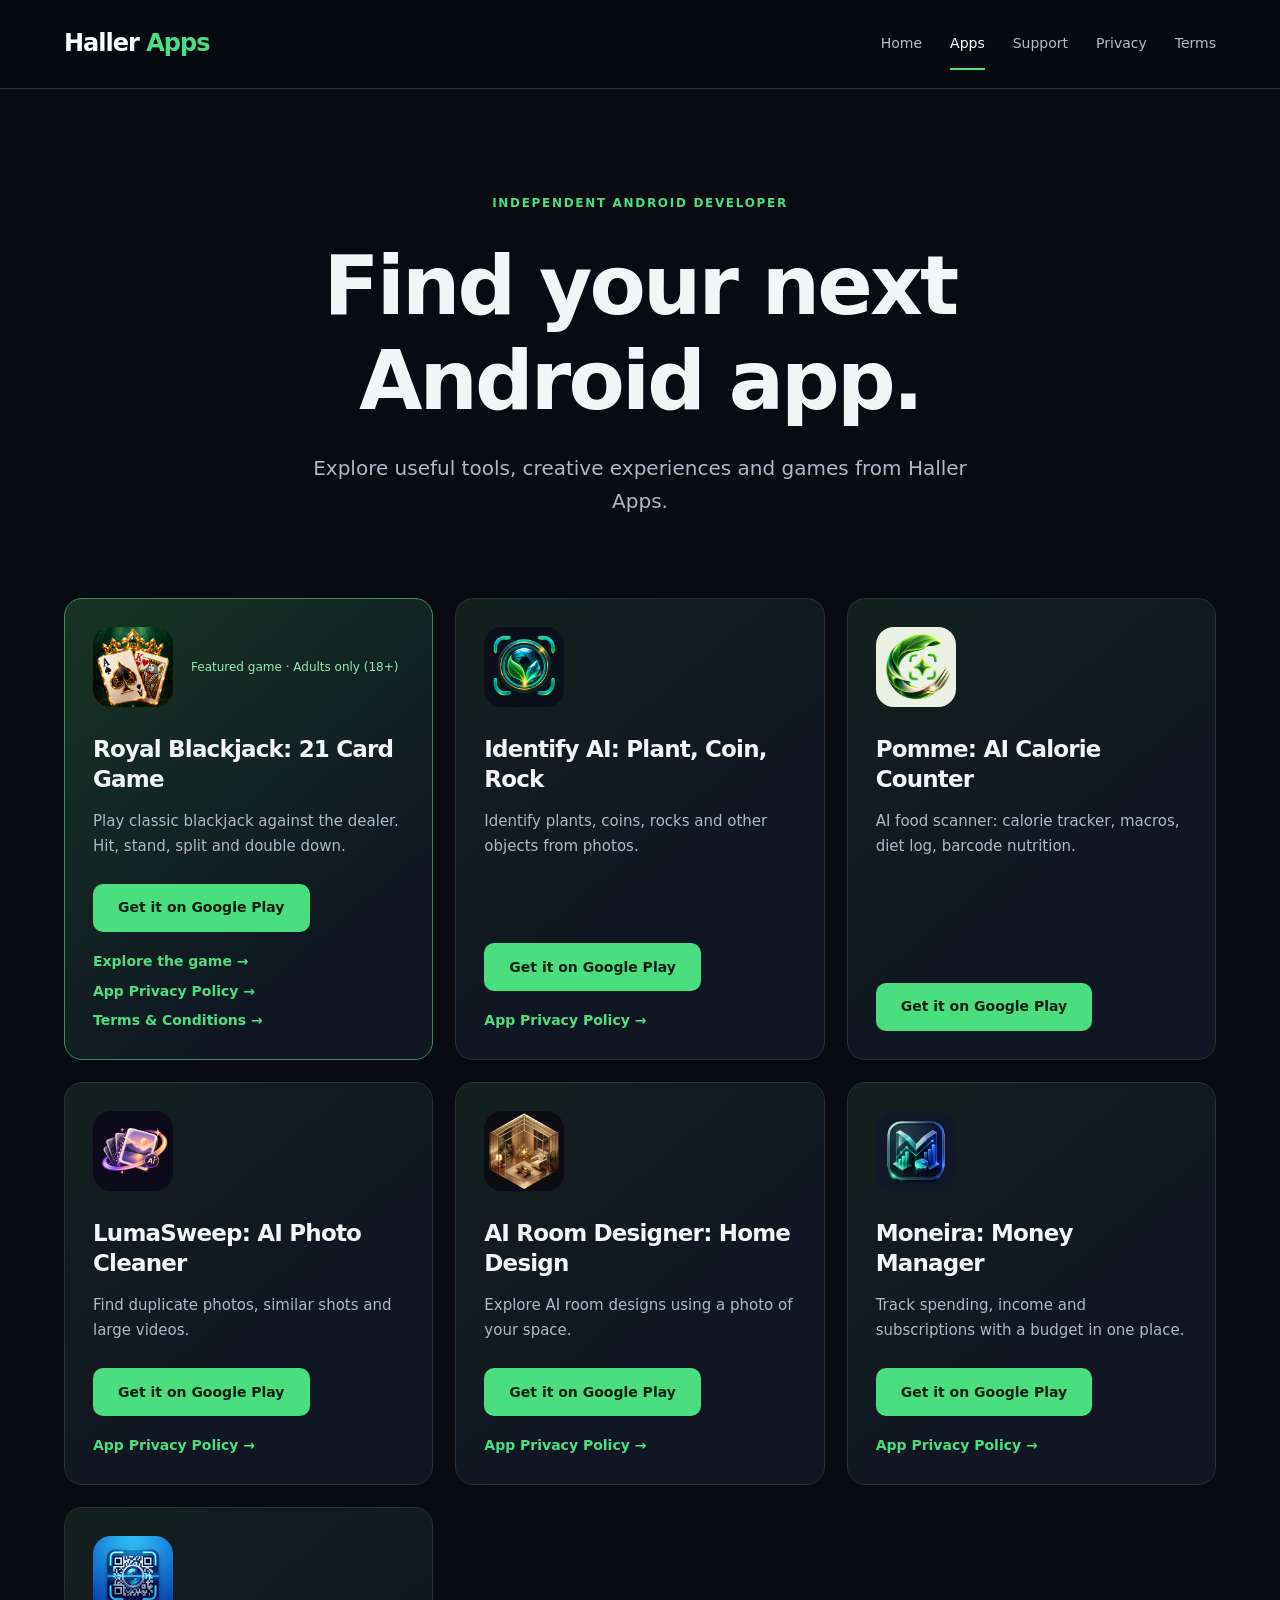
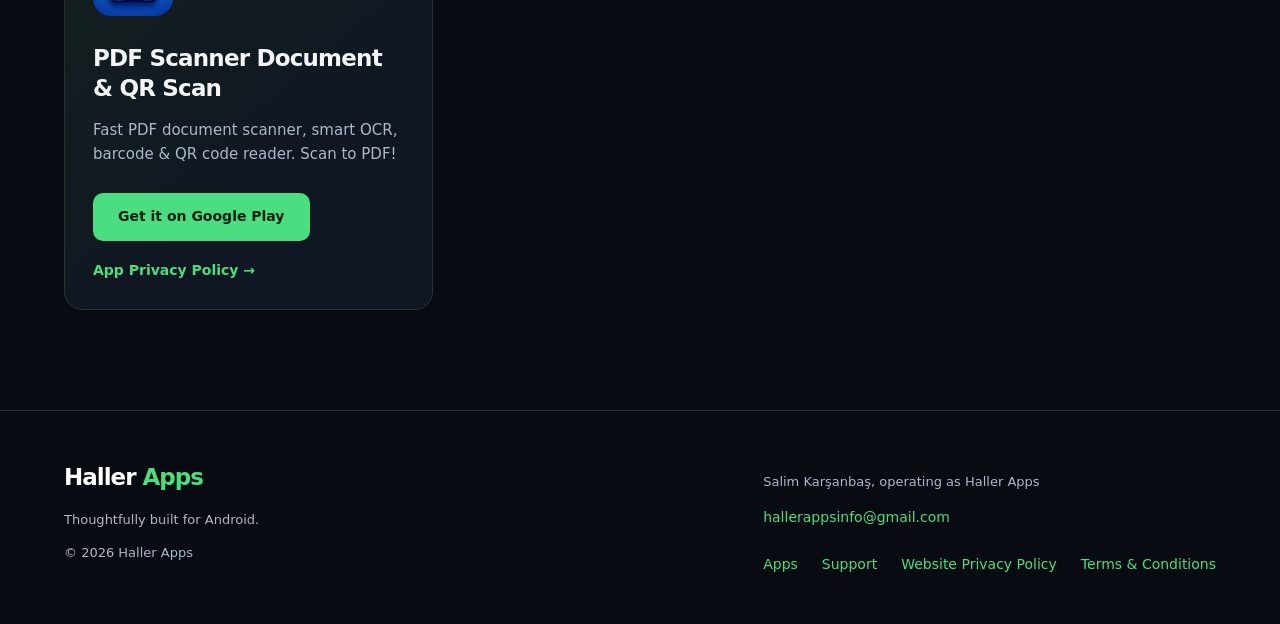
==== commit 1b987044: "feat(compliance): add Terms page, Royal Blackjack 18+ disclaimer, and global nav/footer updates" ====
--- a/apps/index.html
+++ b/apps/index.html
@@ -27,6 +27,7 @@
 <a href="/apps/">Apps</a>
 <a href="/support/">Support</a>
 <a href="/privacy/">Privacy</a>
+<a href="/terms/">Terms</a>
 </nav>
 </div>
 </header>
@@ -40,102 +41,116 @@
 <!-- APP_CATALOG:catalog:START -->
 <div class="app-grid">
 <article class="card app-card app-card-featured">
-<div class="app-card-top">
-<img class="catalog-icon" src="/assets/images-apps/royal-blackjack.webp" alt="Royal Blackjack: 21 Card Game app icon" width="80" height="80" loading="lazy" decoding="async">
-<span class="catalog-featured">Featured game · Adults only</span>
-</div>
-<div class="card-content">
-<h2>Royal Blackjack: 21 Card Game</h2>
-<p>Play classic blackjack against the dealer. Hit, stand, split and double down.</p>
-</div>
-<div class="app-actions">
-<a class="button" href="https://play.google.com/store/apps/details?id=com.haller.royalcardclub">Get it on Google Play<span class="sr-only"> — Royal Blackjack: 21 Card Game</span>
-</a>
-<a class="card-link" href="/apps/royal-blackjack/">Explore the game →</a>
-</div>
+    <div class="app-card-top">
+        <img class="catalog-icon" src="/assets/images-apps/royal-blackjack.webp" alt="Royal Blackjack: 21 Card Game app icon" width="80" height="80" loading="lazy" decoding="async">
+        <span class="catalog-featured">Featured game · Adults only (18+)</span>
+    </div>
+    <div class="card-content">
+        <h2>Royal Blackjack: 21 Card Game</h2>
+        <p>Play classic blackjack against the dealer. Hit, stand, split and double down.</p>
+    </div>
+    <div class="app-actions">
+        <a class="button" href="https://play.google.com/store/apps/details?id=com.haller.royalcardclub">Get it on Google Play<span class="sr-only"> — Royal Blackjack: 21 Card Game</span></a>
+        <div class="app-card-links">
+            <a class="card-link" href="/apps/royal-blackjack/">Explore the game →</a>
+            <a class="card-link" href="/apps/royal-blackjack/privacy/">App Privacy Policy →</a>
+            <a class="card-link" href="/terms/">Terms &amp; Conditions →</a>
+        </div>
+    </div>
 </article>
 <article class="card app-card">
-<div class="app-card-top">
-<img class="catalog-icon" src="/assets/images-apps/identifyai.webp" alt="Identify AI: Plant, Coin, Rock app icon" width="80" height="80" loading="lazy" decoding="async">
-</div>
-<div class="card-content">
-<h2>Identify AI: Plant, Coin, Rock</h2>
-<p>Identify plants, coins, rocks and other objects from photos.</p>
-</div>
-<div class="app-actions">
-<a class="button" href="https://play.google.com/store/apps/details?id=com.haller.identifyai">Get it on Google Play<span class="sr-only"> — Identify AI: Plant, Coin, Rock</span>
-</a>
-<a class="card-link" href="https://sites.google.com/view/identifyaiprivacy/home">App Privacy Policy →</a>
-</div>
+    <div class="app-card-top">
+        <img class="catalog-icon" src="/assets/images-apps/identifyai.webp" alt="Identify AI: Plant, Coin, Rock app icon" width="80" height="80" loading="lazy" decoding="async">
+
+    </div>
+    <div class="card-content">
+        <h2>Identify AI: Plant, Coin, Rock</h2>
+        <p>Identify plants, coins, rocks and other objects from photos.</p>
+    </div>
+    <div class="app-actions">
+        <a class="button" href="https://play.google.com/store/apps/details?id=com.haller.identifyai">Get it on Google Play<span class="sr-only"> — Identify AI: Plant, Coin, Rock</span></a>
+        <div class="app-card-links">
+            <a class="card-link" href="https://sites.google.com/view/identifyaiprivacy/home">App Privacy Policy →</a>
+        </div>
+    </div>
 </article>
 <article class="card app-card">
-<div class="app-card-top">
-<img class="catalog-icon" src="/assets/images-apps/calorieai.webp" alt="Pomme: AI Calorie Counter app icon" width="80" height="80" loading="lazy" decoding="async">
-</div>
-<div class="card-content">
-<h2>Pomme: AI Calorie Counter</h2>
-<p>AI food scanner: calorie tracker, macros, diet log, barcode nutrition.</p>
-</div>
-<div class="app-actions">
-<a class="button" href="https://play.google.com/store/apps/details?id=com.haller.calorieai">Get it on Google Play<span class="sr-only"> — Pomme: AI Calorie Counter</span>
-</a>
-</div>
+    <div class="app-card-top">
+        <img class="catalog-icon" src="/assets/images-apps/calorieai.webp" alt="Pomme: AI Calorie Counter app icon" width="80" height="80" loading="lazy" decoding="async">
+
+    </div>
+    <div class="card-content">
+        <h2>Pomme: AI Calorie Counter</h2>
+        <p>AI food scanner: calorie tracker, macros, diet log, barcode nutrition.</p>
+    </div>
+    <div class="app-actions">
+        <a class="button" href="https://play.google.com/store/apps/details?id=com.haller.calorieai">Get it on Google Play<span class="sr-only"> — Pomme: AI Calorie Counter</span></a>
+
+    </div>
 </article>
 <article class="card app-card">
-<div class="app-card-top">
-<img class="catalog-icon" src="/assets/images-apps/lumasweep.webp" alt="LumaSweep: AI Photo Cleaner app icon" width="80" height="80" loading="lazy" decoding="async">
-</div>
-<div class="card-content">
-<h2>LumaSweep: AI Photo Cleaner</h2>
-<p>Find duplicate photos, similar shots and large videos.</p>
-</div>
-<div class="app-actions">
-<a class="button" href="https://play.google.com/store/apps/details?id=com.haller.lumasweep">Get it on Google Play<span class="sr-only"> — LumaSweep: AI Photo Cleaner</span>
-</a>
-<a class="card-link" href="https://sites.google.com/view/lumasweepprivacy/home">App Privacy Policy →</a>
-</div>
+    <div class="app-card-top">
+        <img class="catalog-icon" src="/assets/images-apps/lumasweep.webp" alt="LumaSweep: AI Photo Cleaner app icon" width="80" height="80" loading="lazy" decoding="async">
+
+    </div>
+    <div class="card-content">
+        <h2>LumaSweep: AI Photo Cleaner</h2>
+        <p>Find duplicate photos, similar shots and large videos.</p>
+    </div>
+    <div class="app-actions">
+        <a class="button" href="https://play.google.com/store/apps/details?id=com.haller.lumasweep">Get it on Google Play<span class="sr-only"> — LumaSweep: AI Photo Cleaner</span></a>
+        <div class="app-card-links">
+            <a class="card-link" href="https://sites.google.com/view/lumasweepprivacy/home">App Privacy Policy →</a>
+        </div>
+    </div>
 </article>
 <article class="card app-card">
-<div class="app-card-top">
-<img class="catalog-icon" src="/assets/images-apps/roomdesigner.webp" alt="AI Room Designer: Home Design app icon" width="80" height="80" loading="lazy" decoding="async">
-</div>
-<div class="card-content">
-<h2>AI Room Designer: Home Design</h2>
-<p>Explore AI room designs using a photo of your space.</p>
-</div>
-<div class="app-actions">
-<a class="button" href="https://play.google.com/store/apps/details?id=com.haller.roomdesigner">Get it on Google Play<span class="sr-only"> — AI Room Designer: Home Design</span>
-</a>
-<a class="card-link" href="https://sites.google.com/view/airoomdesignerprivacy/home">App Privacy Policy →</a>
-</div>
+    <div class="app-card-top">
+        <img class="catalog-icon" src="/assets/images-apps/roomdesigner.webp" alt="AI Room Designer: Home Design app icon" width="80" height="80" loading="lazy" decoding="async">
+
+    </div>
+    <div class="card-content">
+        <h2>AI Room Designer: Home Design</h2>
+        <p>Explore AI room designs using a photo of your space.</p>
+    </div>
+    <div class="app-actions">
+        <a class="button" href="https://play.google.com/store/apps/details?id=com.haller.roomdesigner">Get it on Google Play<span class="sr-only"> — AI Room Designer: Home Design</span></a>
+        <div class="app-card-links">
+            <a class="card-link" href="https://sites.google.com/view/airoomdesignerprivacy/home">App Privacy Policy →</a>
+        </div>
+    </div>
 </article>
 <article class="card app-card">
-<div class="app-card-top">
-<img class="catalog-icon" src="/assets/images-apps/moneymanager.webp" alt="Moneira: Money Manager app icon" width="80" height="80" loading="lazy" decoding="async">
-</div>
-<div class="card-content">
-<h2>Moneira: Money Manager</h2>
-<p>Track spending, income and subscriptions with a budget in one place.</p>
-</div>
-<div class="app-actions">
-<a class="button" href="https://play.google.com/store/apps/details?id=com.haller.moneymanager">Get it on Google Play<span class="sr-only"> — Moneira: Money Manager</span>
-</a>
-<a class="card-link" href="https://sites.google.com/view/moneiraprivacy/home">App Privacy Policy →</a>
-</div>
+    <div class="app-card-top">
+        <img class="catalog-icon" src="/assets/images-apps/moneymanager.webp" alt="Moneira: Money Manager app icon" width="80" height="80" loading="lazy" decoding="async">
+
+    </div>
+    <div class="card-content">
+        <h2>Moneira: Money Manager</h2>
+        <p>Track spending, income and subscriptions with a budget in one place.</p>
+    </div>
+    <div class="app-actions">
+        <a class="button" href="https://play.google.com/store/apps/details?id=com.haller.moneymanager">Get it on Google Play<span class="sr-only"> — Moneira: Money Manager</span></a>
+        <div class="app-card-links">
+            <a class="card-link" href="https://sites.google.com/view/moneiraprivacy/home">App Privacy Policy →</a>
+        </div>
+    </div>
 </article>
 <article class="card app-card">
-<div class="app-card-top">
-<img class="catalog-icon" src="/assets/images-apps/qrcode.webp" alt="PDF Scanner Document &amp; QR Scan app icon" width="80" height="80" loading="lazy" decoding="async">
-</div>
-<div class="card-content">
-<h2>PDF Scanner Document &amp; QR Scan</h2>
-<p>Fast PDF document scanner, smart OCR, barcode &amp; QR code reader. Scan to PDF!</p>
-</div>
-<div class="app-actions">
-<a class="button" href="https://play.google.com/store/apps/details?id=com.haller.qrcode">Get it on Google Play<span class="sr-only"> — PDF Scanner Document &amp; QR Scan</span>
-</a>
-<a class="card-link" href="/apps/qr-scanner/privacy/">App Privacy Policy →</a>
-</div>
+    <div class="app-card-top">
+        <img class="catalog-icon" src="/assets/images-apps/qrcode.webp" alt="PDF Scanner Document &amp; QR Scan app icon" width="80" height="80" loading="lazy" decoding="async">
+
+    </div>
+    <div class="card-content">
+        <h2>PDF Scanner Document &amp; QR Scan</h2>
+        <p>Fast PDF document scanner, smart OCR, barcode &amp; QR code reader. Scan to PDF!</p>
+    </div>
+    <div class="app-actions">
+        <a class="button" href="https://play.google.com/store/apps/details?id=com.haller.qrcode">Get it on Google Play<span class="sr-only"> — PDF Scanner Document &amp; QR Scan</span></a>
+        <div class="app-card-links">
+            <a class="card-link" href="/apps/qr-scanner/privacy/">App Privacy Policy →</a>
+        </div>
+    </div>
 </article>
 </div>
 <!-- APP_CATALOG:catalog:END -->
@@ -156,6 +171,7 @@
 <a href="/apps/">Apps</a>
 <a href="/support/">Support</a>
 <a href="/privacy/">Website Privacy Policy</a>
+<a href="/terms/">Terms &amp; Conditions</a>
 </div>
 </div>
 </div>
--- a/assets/css/style.css
+++ b/assets/css/style.css
@@ -14,8 +14,8 @@
 .navbar .container{min-height:88px;display:flex;align-items:center;justify-content:space-between;gap:24px}
 .logo{font-size:24px;font-weight:800;letter-spacing:-1px;color:#fff;text-decoration:none;white-space:nowrap}
 .logo span{color:var(--primary)}
-.navbar nav{display:flex;gap:30px}
-.navbar nav a{color:#b4bdca;font-size:14px;text-decoration:none;padding:14px 0}
+.navbar nav{display:flex;gap:28px;flex-wrap:wrap;justify-content:center}
+.navbar nav a{color:#b4bdca;font-size:14px;font-weight:500;text-decoration:none;padding:14px 0;transition:color .15s}
 .navbar nav a:hover,.navbar nav a[aria-current]{color:#fff}
 .navbar nav a[aria-current]{box-shadow:inset 0 -2px var(--primary)}
 .hero{width:min(980px,90%);margin:0 auto;padding:100px 0 80px;text-align:center}
@@ -35,9 +35,12 @@
 .catalog-featured{font-size:12px;color:#8cecaa;line-height:1.5}
 .card-content h2,.card-content h3{font-size:23px;line-height:1.3;margin-bottom:14px}
 .card-content p{font-size:15px;margin-bottom:26px}
-.app-actions{margin-top:auto;display:flex;flex-direction:column;align-items:flex-start;gap:18px}
+.app-actions{margin-top:auto;display:flex;flex-direction:column;align-items:flex-start;gap:16px}
 .app-actions .button{margin:0}
-.card-link{font-size:14px;font-weight:650;text-decoration:none}
+.app-card-links{display:flex;flex-direction:column;align-items:flex-start;gap:10px;width:100%;padding-top:4px}
+.card-link{font-size:14px;font-weight:650;text-decoration:none;display:inline-flex;align-items:center;gap:4px;line-height:1.4}
+.card-link:hover{text-decoration:underline}
+.back-links{display:flex;flex-wrap:wrap;gap:12px 24px;align-items:center;margin-bottom:24px}
 .page{width:min(860px,90%);margin:72px auto 100px}
 .page>h1{font-size:clamp(38px,6vw,58px);margin:18px 0 22px}
 .page>p{font-size:18px;margin-bottom:24px}
@@ -79,8 +82,15 @@
 .game-features h2{font-size:24px;margin:14px 0}
 .game-features p{font-size:15px}
 .royal-details{margin-top:44px}
-.royal-information{border-color:#428c5c}
-.royal-information .badge{margin-bottom:16px}
+.royal-information{border-color:#428c5c;background:linear-gradient(155deg,#12291f,#101720 65%)}
+.royal-information .badge{margin-bottom:14px}
+.royal-disclaimer-lead{color:#d9e2de;font-size:16px;margin-bottom:24px;line-height:1.7}
+.disclaimer-list{list-style:none;padding:0;margin:0;display:grid;gap:18px}
+.disclaimer-item{background:#0c131b;border:1px solid #24382f;border-radius:12px;padding:20px 22px}
+.disclaimer-item h3{font-size:16px;font-weight:700;color:#fff;margin-bottom:8px;letter-spacing:-.015em}
+.disclaimer-item p{font-size:15px;line-height:1.75;color:#c2ccd8;margin:0}
+.disclaimer-item p+p{margin-top:10px}
+.disclaimer-item a{text-decoration:underline}
 .sr-only{position:absolute;width:1px;height:1px;overflow:hidden;clip-path:inset(50%);white-space:nowrap}
 .skip-link{position:fixed;top:-100px;left:16px;background:#4ade80;color:#082013;padding:12px;z-index:100}
 .skip-link:focus{top:10px}
@@ -90,20 +100,22 @@
 .hero{padding:72px 0 60px}
 }
 
-@media(max-width:600px){.navbar .container{min-height:100px;flex-direction:column;justify-content:center;gap:5px;padding:12px 0}
-.navbar nav{gap:26px}
-.navbar nav a{padding:8px 0;font-size:13px}
+@media(max-width:600px){.navbar .container{min-height:auto;flex-direction:column;justify-content:center;gap:6px;padding:14px 0}
+.navbar nav{gap:6px 18px;width:100%;justify-content:center}
+.navbar nav a{padding:8px 2px;font-size:13px}
 .hero{padding:52px 0}
 .hero p{font-size:17px}
 .hero h1{letter-spacing:-.045em}
 .app-grid,.game-features,.footer-grid{grid-template-columns:1fr}
-.card{padding:25px}
+.card{padding:24px}
 .catalog-heading h2{font-size:29px}
 .page{margin:44px auto 64px}
 .support-card{padding:24px}
-.support-card h2{font-size:23px}
+.support-card h2{font-size:22px}
+.disclaimer-item{padding:18px}
 .footer-grid>div:last-child{justify-self:start}
 .footer-grid{gap:24px}
+.footer-links{gap:14px 20px}
 .legal-links{flex-direction:column;align-items:flex-start}
 .royal-hero{padding-top:30px}
 .royal-quick-links{gap:14px 20px}
--- a/assets/css/legal.css
+++ b/assets/css/legal.css
@@ -1,8 +1,15 @@
 /* Legal pages share the site typography and navigation. */
 .legal-package{overflow-wrap:anywhere}
 .legal-page h2{scroll-margin-top:125px}
-.legal-toc h2{font-size:20px}
+.legal-toc h2{font-size:20px;margin-bottom:14px}
 .legal-page .support-card a{text-decoration:underline}
-.legal-page .legal-toc a{font-size:14px}
-.legal-page .legal-toc ol{margin-bottom:0}
-.legal-page .support-card p{line-height:1.85}
+.legal-page .legal-toc a{font-size:14px;text-decoration:none}
+.legal-page .legal-toc a:hover{text-decoration:underline}
+.legal-page .legal-toc ol{margin:0;display:grid;gap:4px}
+.legal-page .support-card p,.legal-page .support-card li{line-height:1.85;color:#bcc6d4}
+.legal-page .support-card ul{margin:14px 0 0;display:grid;gap:8px}
+.legal-highlight{background:#0e1d18!important;border:1px solid #356e4c!important;border-radius:14px!important;padding:28px!important;margin-top:24px!important}
+.legal-highlight h2{color:#fff}
+.policy-header{display:flex;justify-content:space-between;align-items:center;flex-wrap:wrap;gap:8px 16px;border-bottom:1px solid var(--card-border);padding-bottom:16px;margin-bottom:24px}
+.policy-header h2{margin:0;font-size:22px}
+.policy-updated{font-size:13px;color:var(--text-secondary)}
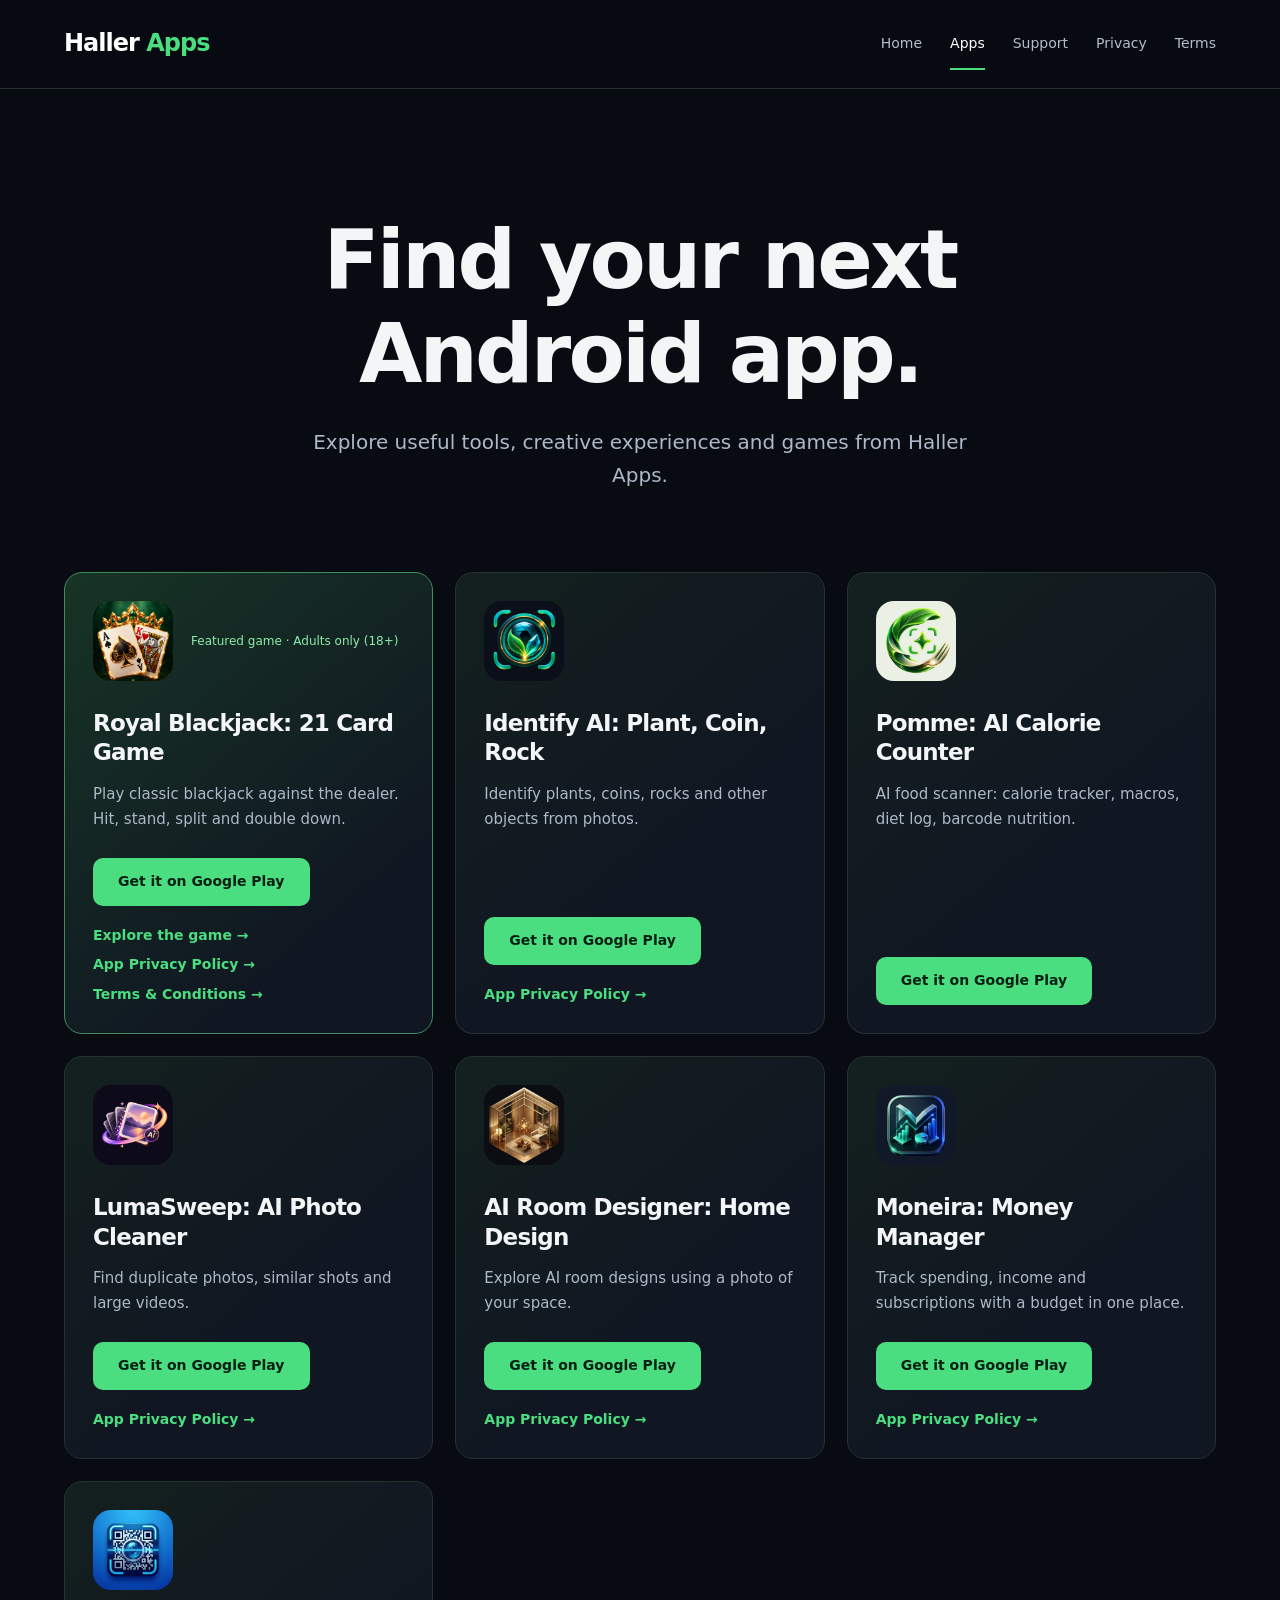
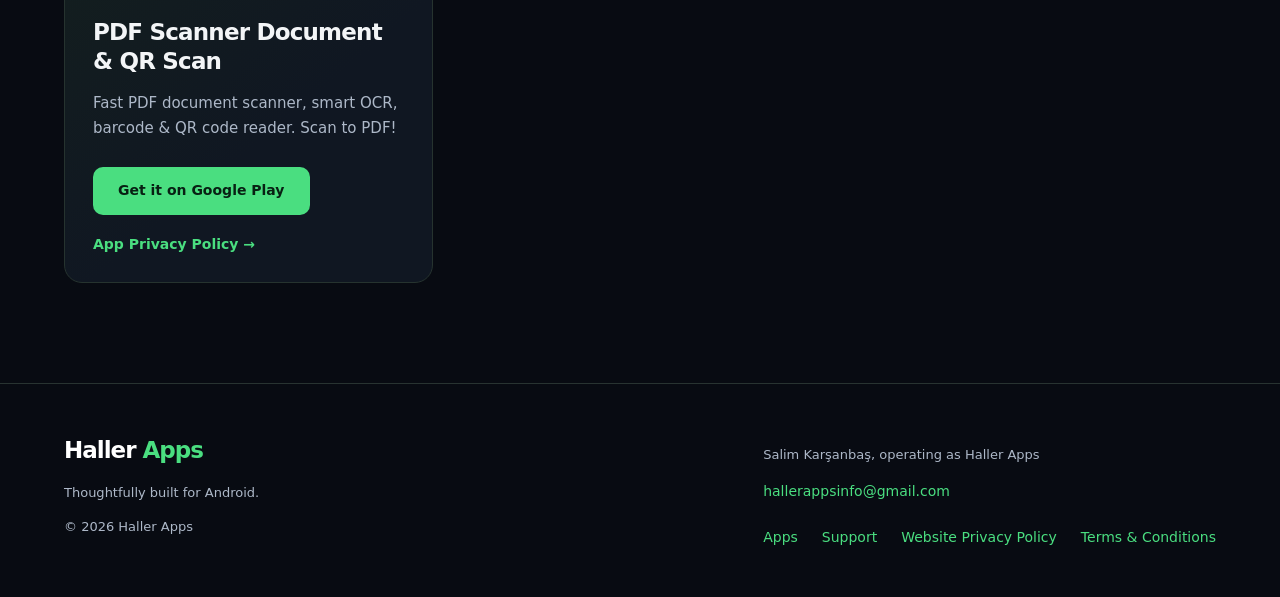
==== commit a0c737b9: "chore(ui): remove unnecessary eyebrow label from hero sections" ====
--- a/apps/index.html
+++ b/apps/index.html
@@ -33,7 +33,6 @@
 </header>
 <main id="main">
 <section class="hero">
-<span class="eyebrow">Independent Android developer</span>
 <h1>Find your next Android app.</h1>
 <p>Explore useful tools, creative experiences and games from Haller Apps.</p>
 </section>
